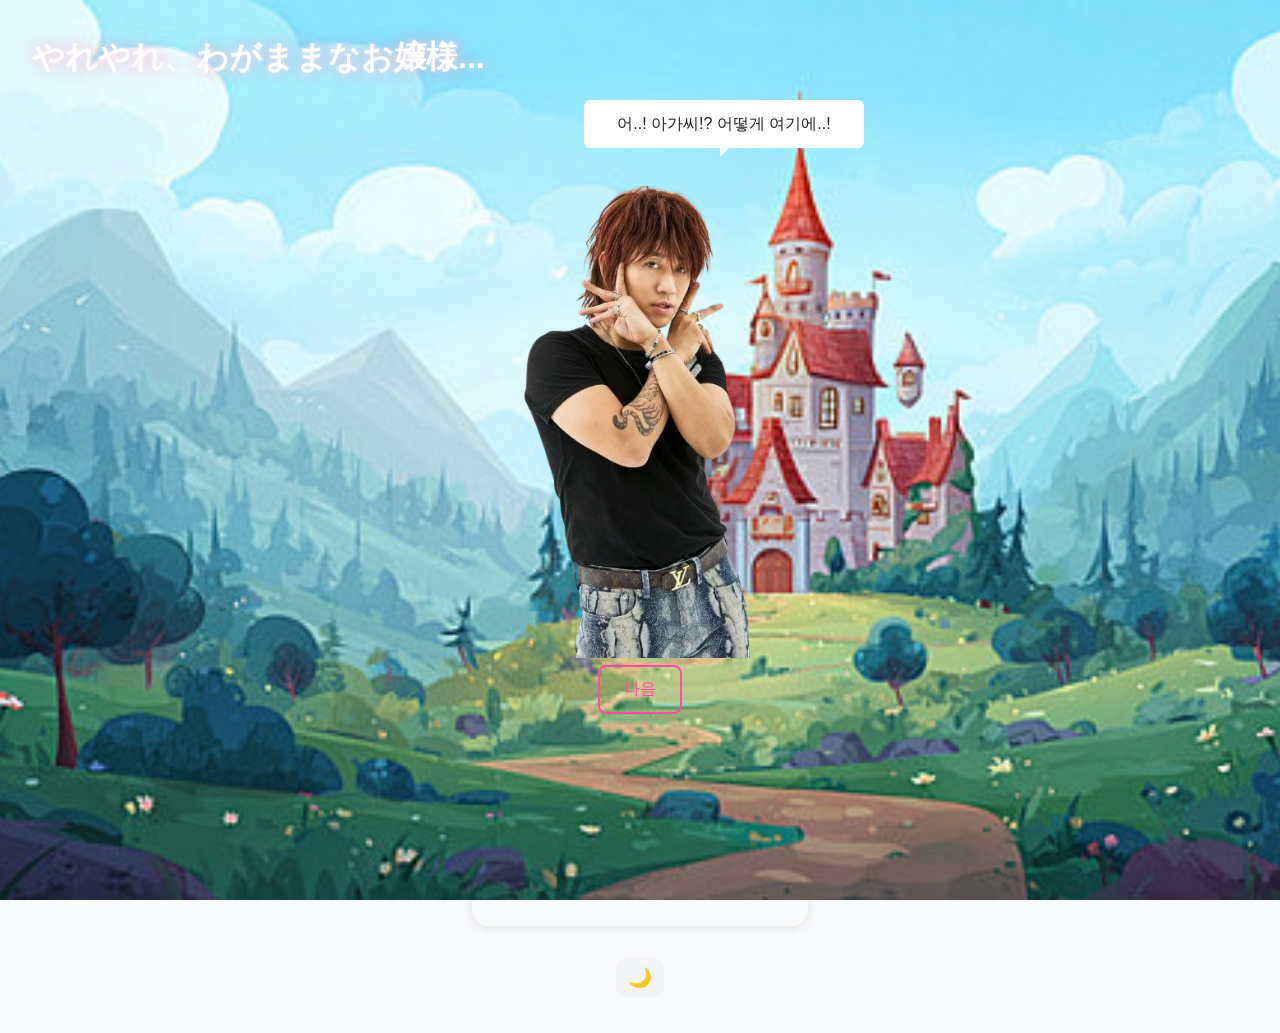
==== pages/admin.html @ 1bf6cd1a "feat : admin html 추가" ====
<!DOCTYPE html>
<html lang="ko">
<head>
    <meta charset="UTF-8">
    <meta name="viewport" content="width=device-width, initial-scale=1.0">
    <link rel="icon" type="image/x-icon" href="/favicon.ico">
    <title>admin - 관리자 사이트</title>
    <link rel="stylesheet" href="/css/style.css">
    <script src="https://cdn.portone.io/v2/browser-sdk.js"></script>
    <script src="/js/cookie-util.js"></script>
    <script src="/js/app-config.js"></script>
    <script src="/js/api-handler.js"></script>
    <script src="/js/api-validator.js"></script>
    <script src="/js/theme.js"></script>
    <script src="/js/portone-sdk.js"></script>
    <script src="/js/auth-check.js"></script>
</head>
<body>
<div class="main-container">
    <div class="content-area">
        <h1 style="font-size: 2rem; margin-bottom: 2rem;">📦 전체 주문 관리</h1>

        <!-- 주문 목록 -->
        <div class="card">
            <div class="card-header">전체 주문 목록</div>
            <div class="card-body">
                <div id="order-list-loading" style="text-align: center; padding: 2rem; color: var(--text-secondary);">
                    주문 목록을 불러오는 중...
                </div>
                <div id="order-list-container" style="display: none;">
                    <table style="width: 100%; border-collapse: collapse;">
                        <thead>
                        <tr style="border-bottom: 2px solid var(--border); text-align: left;">
                            <th style="padding: 0.75rem;">주문 번호</th>
                            <th style="padding: 0.75rem;">주문 ID</th>
                            <th style="padding: 0.75rem;">금액</th>
                            <th style="padding: 0.75rem;">포인트</th>
                            <th style="padding: 0.75rem;">상태</th>
                            <th style="padding: 0.75rem; text-align: center;">작업</th>
                        </tr>
                        </thead>
                        <tbody id="order-list-body">
                        <!-- 주문 목록이 여기에 렌더링됩니다 -->
                        </tbody>
                    </table>
                </div>
            </div>
        </div>
    </div>

    <div class="api-panel">
        <div class="panel-section">
            <h3 class="panel-title">📡 현재 엔드포인트</h3>
            <div id="current-endpoint" class="endpoint-badge">아직 요청 없음</div>
        </div>
        <div class="panel-section">
            <h3 class="panel-title">📤 요청</h3>
            <textarea id="request-body" class="api-textarea"></textarea>
        </div>
        <div class="panel-section">
            <h3 class="panel-title">📥 응답</h3>
            <pre id="response-output" class="response-box">요청 대기 중...</pre>
        </div>
    </div>
</div>

<script>
    // 현재 사용자 정보
    let currentUser = null;
    let orders = [];

    // API 목록 동적 생성
    async function populateApiList() {
        const apiListElement = document.getElementById('api-list-orders');
        if (!apiListElement) return;

        try {
            // config 로드 대기
            const config = await getConfig();
            const endpoints = config?.api?.endpoints;

            if (!endpoints) {
                apiListElement.innerHTML = '';
                return;
            }

            // orders.html에 필요한 API들
            const requiredApis = ['list-orders', 'create-payment', 'confirm-payment', 'cancel-payment'];
            const apiItems = [];

            requiredApis.forEach(apiKey => {
                const apiConfig = endpoints[apiKey];
                if (apiConfig && apiConfig.url) {
                    const method = apiConfig.method || 'GET';
                    const description = apiConfig.description || '';
                    apiItems.push(`<li><code>${method} ${apiConfig.url}</code> - ${description}</li>`);
                }
            });

            // API가 정의되어 있으면 표시, 없으면 빈 문자열
            apiListElement.innerHTML = apiItems.join('');
        } catch (error) {
            console.error('API 목록 로드 실패:', error);
            apiListElement.innerHTML = '';
        }
    }

    // 페이지 로드 시 초기화
    document.addEventListener('DOMContentLoaded', async () => {
        // API 목록 동적 생성 (비동기)
        populateApiList();


        await loadCurrentUser();
        await loadOrders();
    });

    // 사용자 정보 로드
    async function loadCurrentUser() {
        try {
            currentUser = await makeApiRequest('get-current-user', {
            });

            if (!validateApiResponse('get-current-user', currentUser)) {
                throw new Error('API 응답 형식이 올바르지 않습니다.');
            }
        } catch (error) {
            console.error('Failed to load user info:', error);
            currentUser = null;
        }
    }

    // 주문 목록 로드
    async function loadOrders() {
        const loadingEl = document.getElementById('order-list-loading');
        const containerEl = document.getElementById('order-list-container');
        const emptyEl = document.getElementById('order-list-empty');

        try {
            const result = await makeApiRequest('list-orders', {
            });

            // YML 스키마 기반 자동 검증
            if (!validateApiResponse('list-orders', result)) {
                throw new Error('API 응답 형식이 올바르지 않습니다.');
            }

            orders = result;
            loadingEl.style.display = 'none';

            if (orders.length === 0) {
                emptyEl.style.display = 'block';
            } else {
                containerEl.style.display = 'block';
                renderOrderList();
            }
        } catch (error) {
            console.error('Failed to load orders:', error);
            loadingEl.innerHTML = '<span style="color: var(--danger);">주문 목록을 불러오는데 실패했습니다.</span>';
        }
    }

    // 주문 목록 렌더링
    function renderOrderList() {
        const tbody = document.getElementById('order-list-body');
        tbody.innerHTML = '';

        orders.forEach(order => {
            const tr = document.createElement('tr');
            tr.style.borderBottom = '1px solid var(--border)';

            // 상태에 따른 스타일
            const statusStyle = getStatusStyle(order.status);

            // 포인트 정보 구성
            const usedPoints = order.usedPoints || 0;
            const earnedPoints = order.earnedPoints || 0;
            const finalAmount = order.finalAmount || order.totalAmount;

            let pointsDisplay = '';
            if (usedPoints > 0 || earnedPoints > 0) {
                pointsDisplay = '<div style="font-size: 0.875rem;">';
                if (usedPoints > 0) {
                    pointsDisplay += `<div style="color: var(--danger);">-${usedPoints.toLocaleString()}P</div>`;
                }
                if (earnedPoints > 0) {
                    pointsDisplay += `<div style="color: var(--success);">+${earnedPoints.toLocaleString()}P</div>`;
                }
                pointsDisplay += '</div>';
            } else {
                pointsDisplay = '<span style="color: var(--text-secondary); font-size: 0.875rem;">-</span>';
            }

            tr.innerHTML = `
                    <td style="padding: 0.75rem; font-weight: 600;">${order.orderNumber}</td>
                    <td style="padding: 0.75rem; font-family: monospace; font-size: 0.875rem; color: var(--text-secondary);">${order.orderId}</td>
                    <td style="padding: 0.75rem;">
                        <div style="font-weight: 600;">${order.totalAmount.toLocaleString()}원</div>
                        ${usedPoints > 0 ? `<div style="font-size: 0.75rem; color: var(--text-secondary);">실결제: ${finalAmount.toLocaleString()}원</div>` : ''}
                    </td>
                    <td style="padding: 0.75rem;">
                        ${pointsDisplay}
                    </td>
                    <td style="padding: 0.75rem;">
                        <span style="display: inline-block; padding: 0.25rem 0.75rem; border-radius: 4px; font-size: 0.875rem; font-weight: 500; ${statusStyle}">
                            ${getStatusText(order.status)}
                        </span>
                    </td>
                    <td style="padding: 0.75rem; text-align: center;">
                        ${getActionButton(order, finalAmount)}
                    </td>
                `;

            tbody.appendChild(tr);
        });
    }

    function getActionButton(order, finalAmount) {
        if (order.status === 'PAID') {
            return `
            <button class="btn btn-success" style="padding: 0.5rem 1rem; font-size: 0.875rem;" onclick="deliveryProcess('${order.orderId}')">
                🚚 배송 시작
            </button>
        `;
        }

        if (order.status === 'SHIPPED') {
            return `
            <button class="btn btn-success" style="padding: 0.5rem 1rem; font-size: 0.875rem;" onclick="deliveryProcess('${order.orderId}')">
                📦 배송 완료
            </button>
        `;
        }

        return `<span style="color: var(--text-secondary); font-size: 0.875rem;">-</span>`;
    }

    async function deliveryProcess(orderId){
        try {
            await makeApiRequest('process-delivery', {
                pathParams: orderId
            });

            showNotification('업데이트 성공!', 'success');
            await loadOrders();
        } catch (error) {
            showNotification('업데이트 실패!', 'success');
            console.error('Failed to confirm payment:', error);
        }
    }

    // 주문 결제하기
    async function payOrder(orderId, totalAmount) {
        if (!currentUser) {
            showNotification('⚠️ 사용자 정보를 먼저 로드해주세요', 'warning');
            return;
        }

        // 해당 주문 찾기
        const order = orders.find(o => o.orderId === orderId);
        if (!order) {
            showNotification('⚠️ 주문을 찾을 수 없습니다', 'error');
            return;
        }

        try {
            const paymentData = {
                orderId: orderId,
                orderName: `주문 ${order.orderNumber}`,  // 주문 번호로 표시
                totalAmount: totalAmount,
                currency: 'KRW',
                payMethod: 'CARD',
                customer: {
                    customerId: currentUser.customerUid,  // PortOne에 전달할 고객 UID
                    fullName: currentUser.name,
                    phoneNumber: currentUser.phone || '01012345678',  // KG 이니시스 필수
                    email: currentUser.email
                }
            };

            const result = await openPortOnePayment(paymentData);

            if (result.paymentId) {
                // 결제 완료 후 모드 B에 자동 입력
                document.getElementById('manual-payment-id').value = result.paymentId;

                showNotification('💳 결제 완료! 아래에서 결제 확정/취소를 테스트할 수 있습니다.', 'success');

                // 주문 목록 새로고침
                await loadOrders();
            }
        } catch (error) {
            console.error('Payment failed:', error);
        }
    }

    // 모드 B: 수동 결제 확정
    async function manualConfirmPayment() {
        const paymentId = document.getElementById('manual-payment-id').value.trim();

        if (!paymentId) {
            showNotification('⚠️ 결제 ID를 입력해주세요', 'warning');
            return;
        }

        try {
            await confirmPaymentTemplate(paymentId);
            await loadOrders(); // 주문 목록 새로고침
        } catch (error) {
            console.error('Failed to confirm payment:', error);
        }
    }

    // 모드 B: 수동 결제 취소
    async function manualCancelPayment() {
        const paymentId = document.getElementById('manual-payment-id').value.trim();

        if (!paymentId) {
            showNotification('⚠️ 결제 ID를 입력해주세요', 'warning');
            return;
        }

        if (!confirm('정말 이 결제를 취소하시겠습니까?')) {
            return;
        }

        try {
            await cancelPaymentTemplate(paymentId, 'Customer request');
            await loadOrders(); // 주문 목록 새로고침
        } catch (error) {
            console.error('Failed to cancel payment:', error);
        }
    }

    // 상태 스타일 반환
    function getStatusStyle(status) {
        const styles = {
            'PENDING': 'background: #FEF3C7; color: #92400E;',
            'PAID': 'background: #D1FAE5; color: #065F46;',
            'CANCELLED': 'background: #FEE2E2; color: #991B1B;',
            'SHIPPED': 'background: #DBEAFE; color: #1E40AF;',
            'DELIVERED': 'background: #E0E7FF; color: #3730A3;',
            'PURCHASE_CONFIRMED': 'background: #E0E7FF; color: #3730A3;'
        };
        return styles[status] || 'background: #F3F4F6; color: #374151;';
    }

    // 상태 텍스트 반환
    function getStatusText(status) {
        const texts = {
            'PENDING': '결제 대기',
            'PAID': '결제 완료',
            'CANCELLED': '취소됨',
            'SHIPPED': '배송중',
            'DELIVERED': '배송 완료',
            'PURCHASE_CONFIRMED': '구매 확정(포인트 지급 완료)'
        };
        return texts[status] || status;
    }
</script>
</body>
</html>
---- css/style.css ----
/* Modern Commerce Demo UI - Responsive 2-Column Layout */

:root {
    /* Light Mode Colors */
    --primary: #4f46e5;
    --primary-dark: #4338ca;
    --secondary: #06b6d4;
    --success: #10b981;
    --warning: #f59e0b;
    --danger: #ef4444;
    --bg-primary: #ffffff;
    --bg-secondary: #f9fafb;
    --bg-tertiary: #f3f4f6;
    --text-primary: #111827;
    --text-secondary: #6b7280;
    --border: #e5e7eb;
    --shadow: rgba(0, 0, 0, 0.1);
    --shadow-lg: rgba(0, 0, 0, 0.15);

    /* Spacing */
    --spacing-xs: 0.5rem;
    --spacing-sm: 1rem;
    --spacing-md: 1.5rem;
    --spacing-lg: 2rem;
    --spacing-xl: 3rem;

    /* Border Radius */
    --radius-sm: 0.5rem;
    --radius-md: 0.75rem;
    --radius-lg: 1rem;
    --radius-xl: 1.5rem;
}

[data-theme="dark"] {
    --primary: #6366f1;
    --primary-dark: #4f46e5;
    --secondary: #22d3ee;
    --success: #34d399;
    --warning: #fbbf24;
    --danger: #f87171;
    --bg-primary: #111827;
    --bg-secondary: #1f2937;
    --bg-tertiary: #374151;
    --text-primary: #f9fafb;
    --text-secondary: #9ca3af;
    --border: #374151;
    --shadow: rgba(0, 0, 0, 0.3);
    --shadow-lg: rgba(0, 0, 0, 0.5);
}

* {
    margin: 0;
    padding: 0;
    box-sizing: border-box;
}

body {
    font-family: 'Inter', -apple-system, BlinkMacSystemFont, 'Segoe UI', 'Roboto', sans-serif;
    background: var(--bg-secondary);
    color: var(--text-primary);
    line-height: 1.6;
    transition: background-color 0.3s, color 0.3s;
}

/* Navbar */
.navbar {
    background: var(--bg-primary);
    border-bottom: 1px solid var(--border);
    position: sticky;
    top: 0;
    z-index: 1000;
    box-shadow: 0 2px 10px var(--shadow);
}

.navbar-container {
    max-width: 1400px;
    margin: 0 auto;
    padding: var(--spacing-sm) var(--spacing-md);
    display: flex;
    justify-content: space-between;
    align-items: center;
    gap: var(--spacing-md);
}

.navbar-brand {
    font-size: 1.5rem;
    font-weight: 700;
    color: var(--primary);
    text-decoration: none;
    display: flex;
    align-items: center;
    gap: 0.5rem;
}

.navbar-nav {
    display: flex;
    gap: var(--spacing-sm);
    list-style: none;
    flex-wrap: wrap;
}

.nav-link {
    padding: 0.5rem 1rem;
    color: var(--text-secondary);
    text-decoration: none;
    border-radius: var(--radius-md);
    transition: all 0.2s;
    font-weight: 500;
}

.nav-link:hover, .nav-link.active {
    background: var(--bg-tertiary);
    color: var(--text-primary);
}

.navbar-actions {
    display: flex;
    gap: var(--spacing-sm);
    align-items: center;
}

.theme-toggle {
    background: var(--bg-tertiary);
    border: none;
    padding: 0.5rem 0.75rem;
    border-radius: var(--radius-md);
    cursor: pointer;
    font-size: 1.2rem;
    transition: all 0.2s;
}

.theme-toggle:hover {
    transform: scale(1.1);
}

/* Config Badge */
.config-badge-container {
    display: flex;
    flex-direction: column;
    gap: 0.25rem;
    align-items: flex-end;
}

.config-badge {
    display: inline-flex;
    align-items: center;
    gap: 0.5rem;
    background: var(--primary);
    color: white;
    padding: 0.25rem 0.75rem;
    border-radius: var(--radius-lg);
    font-size: 0.75rem;
    font-weight: 500;
    white-space: nowrap;
}

/* Main Layout - 2 Column */
.main-container {
    max-width: 1600px;
    margin: 0 auto;
    padding: var(--spacing-lg);
    display: grid;
    grid-template-columns: 1fr 400px;
    gap: var(--spacing-lg);
}

/* Responsive Navbar */
@media (max-width: 1400px) {
    .navbar-container {
        padding: var(--spacing-sm);
    }

    .navbar-nav {
        gap: 0.5rem;
    }

    .nav-link {
        padding: 0.5rem 0.75rem;
        font-size: 0.875rem;
    }

    .navbar-brand {
        font-size: 1.25rem;
    }

    .config-badge {
        font-size: 0.75rem;
        padding: 0.25rem 0.5rem;
    }
}

@media (max-width: 1200px) {
    .main-container {
        grid-template-columns: 1fr;
    }

    .api-panel {
        position: sticky;
        top: 80px;
        max-height: calc(100vh - 100px);
    }

    .navbar-nav {
        gap: 0.25rem;
    }

    .nav-link {
        padding: 0.5rem 0.6rem;
        font-size: 0.8rem;
    }
}

@media (max-width: 1024px) {
    .navbar-container {
        flex-wrap: wrap;
    }

    .navbar-nav {
        order: 3;
        width: 100%;
        justify-content: center;
        margin-top: 0.5rem;
        padding-top: 0.5rem;
        border-top: 1px solid var(--border);
    }

    .navbar-actions {
        order: 2;
    }
}

/* Content Area */
.content-area {
    background: var(--bg-primary);
    padding: var(--spacing-lg);
    border-radius: var(--radius-xl);
    box-shadow: 0 4px 20px var(--shadow);
}

/* API Panel (Right Side) */
.api-panel {
    background: var(--bg-primary);
    border-radius: var(--radius-xl);
    box-shadow: 0 4px 20px var(--shadow);
    padding: var(--spacing-lg);
    display: flex;
    flex-direction: column;
    gap: var(--spacing-md);
    position: sticky;
    top: 80px;
    max-height: calc(100vh - 100px);
    overflow-y: auto;
}

.panel-section {
    display: flex;
    flex-direction: column;
    gap: var(--spacing-sm);
}

.panel-title {
    font-size: 1rem;
    font-weight: 600;
    color: var(--text-primary);
    display: flex;
    align-items: center;
    gap: 0.5rem;
}

.endpoint-badge {
    background: var(--bg-tertiary);
    padding: 0.5rem;
    border-radius: var(--radius-sm);
    font-family: 'Courier New', monospace;
    font-size: 0.875rem;
    color: var(--secondary);
    word-break: break-all;
}

.api-textarea {
    width: 100%;
    min-height: 150px;
    padding: var(--spacing-sm);
    border: 1px solid var(--border);
    border-radius: var(--radius-md);
    background: var(--bg-secondary);
    color: var(--text-primary);
    font-family: 'Courier New', monospace;
    font-size: 0.875rem;
    resize: vertical;
}

.response-box {
    background: var(--bg-secondary);
    padding: var(--spacing-sm);
    border-radius: var(--radius-md);
    min-height: 200px;
    max-height: 400px;
    overflow-y: auto;
    font-family: 'Courier New', monospace;
    font-size: 0.875rem;
    white-space: pre-wrap;
    word-break: break-all;
}

.response-success {
    color: var(--success);
}

.response-error {
    color: var(--danger);
}

/* Cards */
.card {
    background: var(--bg-secondary);
    padding: var(--spacing-lg);
    border-radius: var(--radius-lg);
    box-shadow: 0 2px 10px var(--shadow);
    transition: transform 0.2s, box-shadow 0.2s;
}

.card:hover {
    transform: translateY(-2px);
    box-shadow: 0 4px 20px var(--shadow-lg);
}

.card-grid {
    display: grid;
    grid-template-columns: repeat(auto-fill, minmax(300px, 1fr));
    gap: var(--spacing-lg);
    margin: var(--spacing-lg) 0;
}

.card-header {
    font-size: 1.5rem;
    font-weight: 700;
    margin-bottom: var(--spacing-sm);
    color: var(--text-primary);
}

.card-subtitle {
    font-size: 1rem;
    color: var(--text-secondary);
    margin-bottom: var(--spacing-md);
}

.card-body {
    display: flex;
    flex-direction: column;
    gap: var(--spacing-sm);
}

/* Buttons */
.btn {
    padding: 0.75rem 1.5rem;
    border: none;
    border-radius: var(--radius-md);
    font-weight: 600;
    cursor: pointer;
    transition: all 0.2s;
    display: inline-flex;
    align-items: center;
    gap: 0.5rem;
    justify-content: center;
    text-decoration: none;
    font-size: 1rem;
}

.btn:disabled {
    opacity: 0.5;
    cursor: not-allowed;
}

.btn-primary {
    background: var(--primary);
    color: white;
}

.btn-primary:hover:not(:disabled) {
    background: var(--primary-dark);
    transform: translateY(-1px);
    box-shadow: 0 4px 12px var(--shadow-lg);
}

.btn-secondary {
    background: var(--secondary);
    color: white;
}

.btn-secondary:hover:not(:disabled) {
    opacity: 0.9;
    transform: translateY(-1px);
}

.btn-success {
    background: var(--success);
    color: white;
}

.btn-success:hover:not(:disabled) {
    opacity: 0.9;
    transform: translateY(-1px);
}

.btn-danger {
    background: var(--danger);
    color: white;
}

.btn-danger:hover:not(:disabled) {
    opacity: 0.9;
    transform: translateY(-1px);
}

.btn-outline {
    background: transparent;
    border: 2px solid var(--primary);
    color: var(--primary);
}

.btn-outline:hover:not(:disabled) {
    background: var(--primary);
    color: white;
}

.btn-group {
    display: flex;
    gap: var(--spacing-sm);
    flex-wrap: wrap;
}

/* Form Elements */
.form-group {
    display: flex;
    flex-direction: column;
    gap: 0.5rem;
    margin-bottom: var(--spacing-md);
}

.form-label {
    font-weight: 600;
    color: var(--text-primary);
}

.form-input, .form-select {
    padding: 0.75rem;
    border: 1px solid var(--border);
    border-radius: var(--radius-md);
    background: var(--bg-secondary);
    color: var(--text-primary);
    font-size: 1rem;
    transition: border-color 0.2s;
}

.form-input:focus, .form-select:focus {
    outline: none;
    border-color: var(--primary);
}

/* Product/Plan Cards */
.product-card, .plan-card {
    background: var(--bg-primary);
    padding: var(--spacing-lg);
    border-radius: var(--radius-lg);
    border: 2px solid var(--border);
    transition: all 0.2s;
}

.product-card:hover, .plan-card:hover {
    border-color: var(--primary);
    transform: translateY(-4px);
    box-shadow: 0 8px 30px var(--shadow-lg);
}

.product-image {
    width: 100%;
    height: 200px;
    background: var(--bg-tertiary);
    border-radius: var(--radius-md);
    display: flex;
    align-items: center;
    justify-content: center;
    font-size: 4rem;
    margin-bottom: var(--spacing-md);
}

.price {
    font-size: 2rem;
    font-weight: 700;
    color: var(--primary);
    margin: var(--spacing-sm) 0;
}

.quantity-control {
    display: flex;
    align-items: center;
    gap: var(--spacing-sm);
    margin: var(--spacing-sm) 0;
}

.quantity-btn {
    width: 36px;
    height: 36px;
    border: none;
    background: var(--bg-tertiary);
    border-radius: var(--radius-sm);
    cursor: pointer;
    font-size: 1.2rem;
    transition: all 0.2s;
}

.quantity-btn:hover {
    background: var(--primary);
    color: white;
}

.quantity-input {
    width: 60px;
    text-align: center;
    padding: 0.5rem;
    border: 1px solid var(--border);
    border-radius: var(--radius-sm);
    background: var(--bg-secondary);
    color: var(--text-primary);
}

/* Features List */
.features-list {
    list-style: none;
    display: flex;
    flex-direction: column;
    gap: var(--spacing-sm);
}

.feature-item {
    display: flex;
    align-items: center;
    gap: 0.5rem;
    color: var(--text-secondary);
}

.feature-item::before {
    content: "✓";
    color: var(--success);
    font-weight: bold;
    font-size: 1.2rem;
}

/* Loading Skeleton */
.skeleton {
    background: linear-gradient(90deg, var(--bg-tertiary) 25%, var(--bg-secondary) 50%, var(--bg-tertiary) 75%);
    background-size: 200% 100%;
    animation: loading 1.5s infinite;
    border-radius: var(--radius-md);
}

@keyframes loading {
    0% { background-position: 200% 0; }
    100% { background-position: -200% 0; }
}

/* Alerts */
.alert {
    padding: var(--spacing-md);
    border-radius: var(--radius-md);
    margin-bottom: var(--spacing-md);
}

.alert-info {
    background: rgba(6, 182, 212, 0.1);
    border: 1px solid var(--secondary);
    color: var(--secondary);
}

.alert-success {
    background: rgba(16, 185, 129, 0.1);
    border: 1px solid var(--success);
    color: var(--success);
}

.alert-warning {
    background: rgba(245, 158, 11, 0.1);
    border: 1px solid var(--warning);
    color: var(--warning);
}

.alert-danger {
    background: rgba(239, 68, 68, 0.1);
    border: 1px solid var(--danger);
    color: var(--danger);
}

/* Code Block */
.code-block {
    background: var(--bg-secondary);
    padding: var(--spacing-md);
    border-radius: var(--radius-md);
    overflow-x: auto;
    font-family: 'Courier New', monospace;
    font-size: 0.875rem;
    border: 1px solid var(--border);
}

/* Utility Classes */
.text-center { text-align: center; }
.text-right { text-align: right; }
.mt-1 { margin-top: var(--spacing-sm); }
.mt-2 { margin-top: var(--spacing-md); }
.mt-3 { margin-top: var(--spacing-lg); }
.mb-1 { margin-bottom: var(--spacing-sm); }
.mb-2 { margin-bottom: var(--spacing-md); }
.mb-3 { margin-bottom: var(--spacing-lg); }
.p-1 { padding: var(--spacing-sm); }
.p-2 { padding: var(--spacing-md); }
.p-3 { padding: var(--spacing-lg); }

/* Scrollbar Styling */
::-webkit-scrollbar {
    width: 8px;
    height: 8px;
}

::-webkit-scrollbar-track {
    background: var(--bg-tertiary);
}

::-webkit-scrollbar-thumb {
    background: var(--border);
    border-radius: 4px;
}

::-webkit-scrollbar-thumb:hover {
    background: var(--text-secondary);
}

/* Cart Summary */
.cart-summary {
    background: var(--bg-primary);
    padding: var(--spacing-lg);
    border-radius: var(--radius-lg);
    border: 2px solid var(--primary);
    position: sticky;
    top: 80px;
}

.cart-item {
    display: flex;
    justify-content: space-between;
    padding: var(--spacing-sm) 0;
    border-bottom: 1px solid var(--border);
}

.cart-total {
    display: flex;
    justify-content: space-between;
    font-size: 1.5rem;
    font-weight: 700;
    margin-top: var(--spacing-md);
    color: var(--primary);
}
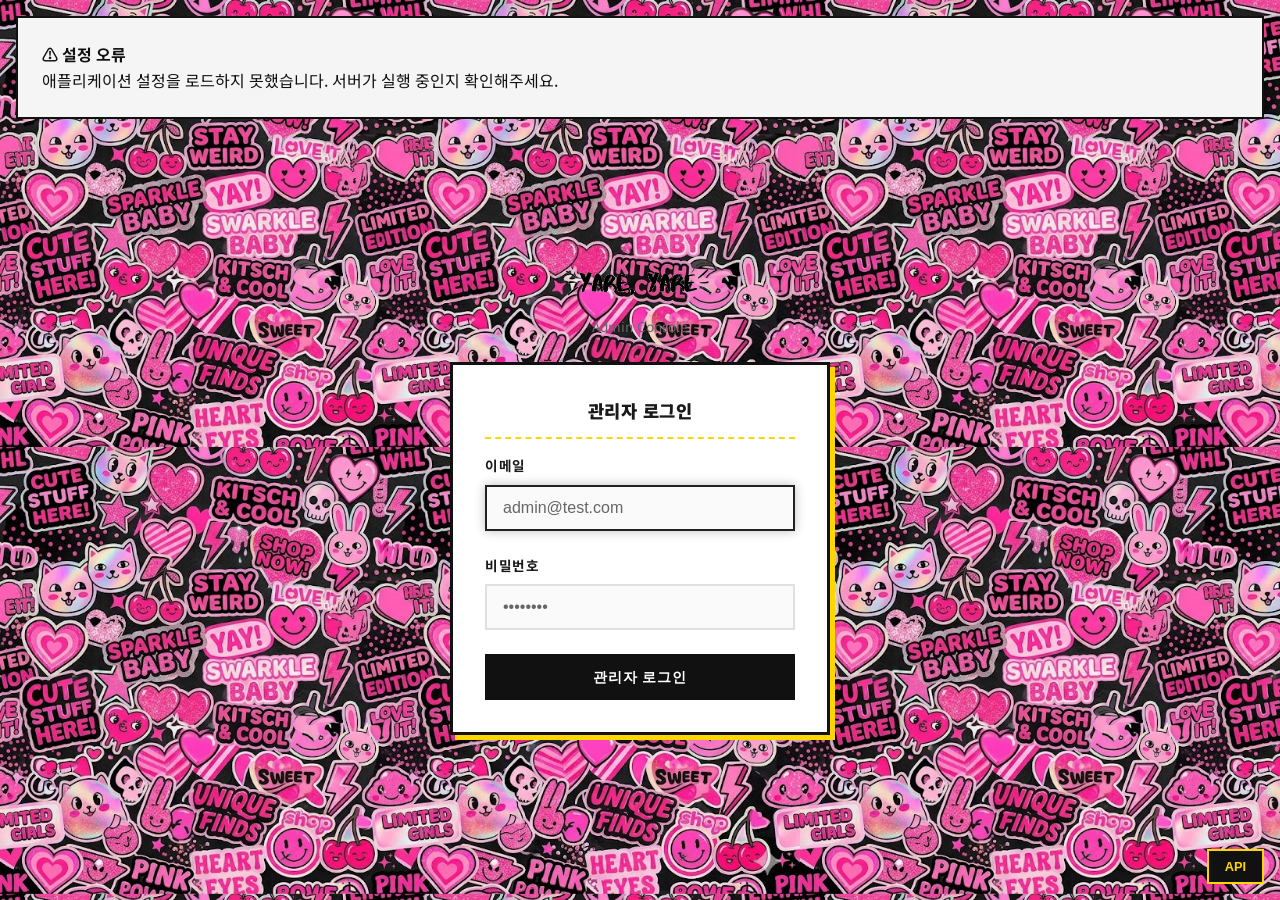
==== commit 097873e6: "feat : UI 전면수정" ====
--- a/pages/admin.html
+++ b/pages/admin.html
@@ -4,7 +4,7 @@
     <meta charset="UTF-8">
     <meta name="viewport" content="width=device-width, initial-scale=1.0">
     <link rel="icon" type="image/x-icon" href="/favicon.ico">
-    <title>admin - 관리자 사이트</title>
+    <title>Admin - YARE, YARE</title>
     <link rel="stylesheet" href="/css/style.css">
     <script src="https://cdn.portone.io/v2/browser-sdk.js"></script>
     <script src="/js/cookie-util.js"></script>
@@ -13,139 +13,312 @@
     <script src="/js/api-validator.js"></script>
     <script src="/js/theme.js"></script>
     <script src="/js/portone-sdk.js"></script>
-    <script src="/js/auth-check.js"></script>
+    <style>
+        .admin-wrap { max-width: 1100px; margin: 0 auto; padding: 2rem 1rem; background: #fff; min-height: 100vh; }
+        .admin-header { text-align: center; margin-bottom: 2rem; }
+        .admin-header h1 { font-size: 1.8rem; font-weight: 900; }
+        .admin-header p { color: var(--text-secondary); font-size: 0.9rem; margin-top: 0.25rem; }
+
+        /* 로그인 화면 */
+        .admin-login-wrap { min-height: 80vh; display: flex; align-items: center; justify-content: center; }
+        .admin-login-card { width: 100%; max-width: 380px; }
+        .admin-login-card .card-header { text-align: center; font-size: 1.1rem; border-bottom: 2px dashed #FFD700; padding-bottom: 0.75rem; }
+
+        /* 탭 */
+        .admin-tabs { display: flex; gap: 0; border-bottom: 3px solid #111; margin-bottom: 1.5rem; }
+        .admin-tab {
+            padding: 0.7rem 1.5rem; cursor: pointer; font-weight: 700; font-size: 0.9rem;
+            background: #f5f5f5; border: 2px solid #e0e0e0; border-bottom: none;
+            color: var(--text-secondary); transition: all 0.15s;
+        }
+        .admin-tab:hover { background: #eee; }
+        .admin-tab.active { background: #111; color: #FFD700; border-color: #111; }
+        .admin-panel { display: none; }
+        .admin-panel.active { display: block; }
+
+        /* 테이블 */
+        .admin-table { width: 100%; border-collapse: collapse; font-size: 0.9rem; }
+        .admin-table th { padding: 0.75rem; text-align: left; border-bottom: 2px solid #111; font-weight: 700; background: #fafafa; }
+        .admin-table td { padding: 0.75rem; border-bottom: 1px solid var(--border); }
+        .admin-table tr:hover td { background: #fdf5f9; }
+
+        /* 상태 뱃지 */
+        .status-badge { display: inline-block; padding: 0.2rem 0.6rem; border-radius: 3px; font-size: 0.8rem; font-weight: 600; }
+
+        /* 카드 그리드 */
+        .membership-grid { display: grid; grid-template-columns: repeat(auto-fit, minmax(280px, 1fr)); gap: 1rem; }
+        .membership-card {
+            border: 2px solid #e0e0e0; padding: 1.5rem; text-align: center; transition: all 0.2s;
+        }
+        .membership-card:hover { border-color: #FFD700; box-shadow: 4px 4px 0 #111; }
+        .membership-card .grade-name { font-size: 1.3rem; font-weight: 900; margin-bottom: 0.5rem; }
+        .membership-card .grade-rate { font-size: 2rem; font-weight: 900; color: #e75480; }
+        .membership-card .grade-threshold { color: var(--text-secondary); font-size: 0.85rem; margin-top: 0.5rem; }
+
+        /* 업로드 폼 */
+        .upload-area {
+            border: 3px dashed #e0e0e0; padding: 2rem; text-align: center;
+            cursor: pointer; transition: border-color 0.2s;
+        }
+        .upload-area:hover { border-color: #FFD700; }
+        .upload-area.dragover { border-color: #e75480; background: #fff0f5; }
+        .upload-preview { display: flex; flex-wrap: wrap; gap: 0.75rem; margin-top: 1rem; }
+        .upload-preview-item {
+            position: relative; width: 100px; height: 100px; border: 2px solid #e0e0e0;
+            overflow: hidden;
+        }
+        .upload-preview-item img { width: 100%; height: 100%; object-fit: cover; }
+        .upload-preview-item .remove-btn {
+            position: absolute; top: 2px; right: 2px; background: #111; color: #FFD700;
+            border: none; width: 20px; height: 20px; cursor: pointer; font-size: 0.7rem;
+            display: flex; align-items: center; justify-content: center;
+        }
+        .upload-preview-item .thumb-badge {
+            position: absolute; bottom: 0; left: 0; right: 0; background: #FFD700; color: #111;
+            font-size: 0.65rem; font-weight: 700; text-align: center; padding: 1px 0;
+        }
+
+        /* 포인트 이력 */
+        .point-type { font-weight: 700; }
+        .point-type.earn { color: #e75480; }
+        .point-type.use { color: #111; }
+
+        /* API 패널 */
+        .api-panel-mini {
+            position: fixed; bottom: 1rem; right: 1rem; width: 350px; max-height: 300px;
+            background: #111; color: #ccc; border: 2px solid #FFD700; z-index: 100;
+            font-size: 0.75rem; overflow: hidden; display: none;
+        }
+        .api-panel-mini.open { display: block; }
+        .api-panel-mini pre { padding: 0.75rem; overflow: auto; max-height: 250px; margin: 0; white-space: pre-wrap; }
+        .api-panel-toggle {
+            position: fixed; bottom: 1rem; right: 1rem; background: #111; color: #FFD700;
+            border: 2px solid #FFD700; padding: 0.5rem 1rem; cursor: pointer; z-index: 101;
+            font-weight: 700; font-size: 0.8rem;
+        }
+    </style>
 </head>
 <body>
-<div class="main-container">
-    <div class="content-area">
-        <h1 style="font-size: 2rem; margin-bottom: 2rem;">📦 전체 주문 관리</h1>
-
-        <!-- 주문 목록 -->
-        <div class="card">
-            <div class="card-header">전체 주문 목록</div>
+
+<!-- 관리자 로그인 화면 -->
+<div id="admin-login-screen" class="admin-login-wrap">
+    <div class="admin-login-card">
+        <div style="text-align: center; margin-bottom: 1.5rem;">
+            <img src="/images/logo.png" alt="YARE, YARE" style="height: 50px;">
+            <p style="color: var(--text-secondary); font-size: 0.85rem; margin-top: 0.25rem;">Admin Console</p>
+        </div>
+        <div class="card" style="border: 3px solid #111; box-shadow: 5px 5px 0 #FFD700;">
+            <div class="card-header admin-login-card" style="text-align:center; font-size:1.1rem; border-bottom:2px dashed #FFD700; padding-bottom:0.75rem;">관리자 로그인</div>
             <div class="card-body">
-                <div id="order-list-loading" style="text-align: center; padding: 2rem; color: var(--text-secondary);">
-                    주문 목록을 불러오는 중...
+                <div id="admin-login-error" class="alert alert-danger" style="display:none; margin-bottom:1rem;">
+                    <span id="admin-login-error-text"></span>
                 </div>
-                <div id="order-list-container" style="display: none;">
-                    <table style="width: 100%; border-collapse: collapse;">
-                        <thead>
-                        <tr style="border-bottom: 2px solid var(--border); text-align: left;">
-                            <th style="padding: 0.75rem;">주문 번호</th>
-                            <th style="padding: 0.75rem;">주문 ID</th>
-                            <th style="padding: 0.75rem;">금액</th>
-                            <th style="padding: 0.75rem;">포인트</th>
-                            <th style="padding: 0.75rem;">상태</th>
-                            <th style="padding: 0.75rem; text-align: center;">작업</th>
-                        </tr>
-                        </thead>
-                        <tbody id="order-list-body">
-                        <!-- 주문 목록이 여기에 렌더링됩니다 -->
-                        </tbody>
-                    </table>
+                <form onsubmit="handleAdminLogin(event)">
+                    <div class="form-group">
+                        <label class="form-label">이메일</label>
+                        <input type="email" id="admin-email" class="form-input" placeholder="admin@test.com" required autofocus>
+                    </div>
+                    <div class="form-group">
+                        <label class="form-label">비밀번호</label>
+                        <input type="password" id="admin-password" class="form-input" placeholder="••••••••" required>
+                    </div>
+                    <button type="submit" class="btn btn-primary" style="width:100%; background:#111; border-color:#111;">관리자 로그인</button>
+                </form>
+            </div>
+        </div>
+    </div>
+</div>
+
+<!-- 관리자 대시보드 -->
+<div id="admin-dashboard" class="admin-wrap" style="display:none;">
+    <div class="admin-header">
+        <h1>YARE YARE Admin</h1>
+        <p>관리자 대시보드</p>
+    </div>
+
+    <!-- 탭 네비게이션 -->
+    <div class="admin-tabs">
+        <div class="admin-tab active" onclick="switchTab('orders')">주문 관리</div>
+        <div class="admin-tab" onclick="switchTab('membership')">멤버십 정책</div>
+        <div class="admin-tab" onclick="switchTab('images')">상품 이미지</div>
+        <div class="admin-tab" onclick="switchTab('points')">포인트 이력</div>
+    </div>
+
+    <!-- 1. 주문 관리 -->
+    <div id="panel-orders" class="admin-panel active">
+        <div id="order-list-loading" style="text-align:center; padding:2rem; color:var(--text-secondary);">
+            주문 목록을 불러오는 중...
+        </div>
+        <div id="order-list-empty" style="display:none; text-align:center; padding:2rem; color:var(--text-secondary);">
+            주문이 없습니다.
+        </div>
+        <div id="order-list-container" style="display:none;">
+            <table class="admin-table">
+                <thead>
+                <tr>
+                    <th>주문 번호</th>
+                    <th>주문 ID</th>
+                    <th>금액</th>
+                    <th>포인트</th>
+                    <th>상태</th>
+                    <th style="text-align:center;">작업</th>
+                </tr>
+                </thead>
+                <tbody id="order-list-body"></tbody>
+            </table>
+        </div>
+    </div>
+
+    <!-- 2. 멤버십 정책 -->
+    <div id="panel-membership" class="admin-panel">
+        <div id="membership-loading" style="text-align:center; padding:2rem; color:var(--text-secondary);">
+            멤버십 정책을 불러오는 중...
+        </div>
+        <div id="membership-container" style="display:none;">
+            <div id="membership-grid" class="membership-grid"></div>
+        </div>
+    </div>
+
+    <!-- 3. 상품 이미지 업로드 -->
+    <div id="panel-images" class="admin-panel">
+        <div class="card" style="border:2px solid #111;">
+            <div class="card-header">상품 이미지 업로드</div>
+            <div class="card-body">
+                <div class="form-group">
+                    <label class="form-label">상품 ID</label>
+                    <input type="text" id="upload-product-id" class="form-input" placeholder="상품 ID 입력">
                 </div>
+                <div class="upload-area" id="upload-dropzone" onclick="document.getElementById('upload-files').click()">
+                    <p style="font-size:1.2rem; margin-bottom:0.5rem;">클릭 또는 드래그하여 이미지 업로드</p>
+                    <p style="color:var(--text-secondary); font-size:0.85rem;">첫 번째 이미지가 썸네일로 설정됩니다</p>
+                    <input type="file" id="upload-files" multiple accept="image/*" style="display:none;" onchange="handleFileSelect(event)">
+                </div>
+                <div id="upload-preview" class="upload-preview"></div>
+                <button class="btn btn-primary" style="width:100%; margin-top:1rem; background:#111; border-color:#111;" onclick="uploadImages()">업로드</button>
             </div>
         </div>
     </div>
 
-    <div class="api-panel">
-        <div class="panel-section">
-            <h3 class="panel-title">📡 현재 엔드포인트</h3>
-            <div id="current-endpoint" class="endpoint-badge">아직 요청 없음</div>
-        </div>
-        <div class="panel-section">
-            <h3 class="panel-title">📤 요청</h3>
-            <textarea id="request-body" class="api-textarea"></textarea>
-        </div>
-        <div class="panel-section">
-            <h3 class="panel-title">📥 응답</h3>
-            <pre id="response-output" class="response-box">요청 대기 중...</pre>
+    <!-- 4. 포인트 이력 -->
+    <div id="panel-points" class="admin-panel">
+        <div id="points-loading" style="text-align:center; padding:2rem; color:var(--text-secondary);">
+            포인트 이력을 불러오는 중...
+        </div>
+        <div id="points-container" style="display:none;">
+            <table class="admin-table">
+                <thead>
+                <tr>
+                    <th>거래 ID</th>
+                    <th>유형</th>
+                    <th>포인트</th>
+                    <th>만료일</th>
+                    <th>생성일</th>
+                </tr>
+                </thead>
+                <tbody id="points-list-body"></tbody>
+            </table>
+        </div>
+        <div id="points-empty" style="display:none; text-align:center; padding:2rem; color:var(--text-secondary);">
+            포인트 이력이 없습니다.
         </div>
     </div>
 </div>
 
+<!-- API 응답 미니 패널 -->
+<button class="api-panel-toggle" onclick="toggleApiPanel()">API</button>
+<div id="api-mini-panel" class="api-panel-mini">
+    <div style="padding:0.4rem 0.75rem; background:#222; display:flex; justify-content:space-between; align-items:center;">
+        <span style="color:#FFD700; font-weight:700;">API Response</span>
+        <span id="current-endpoint" style="color:#888;"></span>
+    </div>
+    <pre id="response-output" style="color:#ccc;">요청 대기 중...</pre>
+</div>
+<!-- hidden elements for api-handler compatibility -->
+<textarea id="request-body" style="display:none;"></textarea>
+
 <script>
-    // 현재 사용자 정보
     let currentUser = null;
     let orders = [];
-
-    // API 목록 동적 생성
-    async function populateApiList() {
-        const apiListElement = document.getElementById('api-list-orders');
-        if (!apiListElement) return;
-
-        try {
-            // config 로드 대기
+    let uploadFiles = [];
+
+    // ── 관리자 로그인 ──
+    async function handleAdminLogin(e) {
+        e.preventDefault();
+        const email = document.getElementById('admin-email').value;
+        const password = document.getElementById('admin-password').value;
+        const errorEl = document.getElementById('admin-login-error');
+        const errorText = document.getElementById('admin-login-error-text');
+        errorEl.style.display = 'none';
+
+        try {
             const config = await getConfig();
-            const endpoints = config?.api?.endpoints;
-
-            if (!endpoints) {
-                apiListElement.innerHTML = '';
-                return;
+            const baseUrl = config.api.baseUrl;
+            const res = await fetch(baseUrl + '/api/auth/admin/login', {
+                method: 'POST',
+                headers: { 'Content-Type': 'application/json' },
+                credentials: 'include',
+                body: JSON.stringify({ email, password })
+            });
+
+            if (!res.ok) {
+                const data = await res.json().catch(() => ({}));
+                throw new Error(data.message || '로그인 실패');
             }
 
-            // orders.html에 필요한 API들
-            const requiredApis = ['list-orders', 'create-payment', 'confirm-payment', 'cancel-payment'];
-            const apiItems = [];
-
-            requiredApis.forEach(apiKey => {
-                const apiConfig = endpoints[apiKey];
-                if (apiConfig && apiConfig.url) {
-                    const method = apiConfig.method || 'GET';
-                    const description = apiConfig.description || '';
-                    apiItems.push(`<li><code>${method} ${apiConfig.url}</code> - ${description}</li>`);
-                }
-            });
-
-            // API가 정의되어 있으면 표시, 없으면 빈 문자열
-            apiListElement.innerHTML = apiItems.join('');
-        } catch (error) {
-            console.error('API 목록 로드 실패:', error);
-            apiListElement.innerHTML = '';
-        }
-    }
-
-    // 페이지 로드 시 초기화
-    document.addEventListener('DOMContentLoaded', async () => {
-        // API 목록 동적 생성 (비동기)
-        populateApiList();
-
-
-        await loadCurrentUser();
-        await loadOrders();
-    });
-
-    // 사용자 정보 로드
+            const sessionUser = await res.json();
+
+            if (sessionUser.role !== 'ADMIN') {
+                throw new Error('관리자 권한이 없습니다.');
+            }
+
+            // 관리자 세션 성공 - 대시보드 표시
+            document.getElementById('admin-login-screen').style.display = 'none';
+            document.getElementById('admin-dashboard').style.display = 'block';
+
+            await loadAllData();
+        } catch (error) {
+            errorText.textContent = error.message;
+            errorEl.style.display = 'block';
+        }
+    }
+
+    // 로그인 후에만 데이터 로드 (handleAdminLogin에서 호출)
+
+    async function loadAllData() {
+        await Promise.all([
+            loadCurrentUser(),
+            loadOrders(),
+            loadMemberships(),
+            loadPointHistory()
+        ]);
+    }
+
+    // ── 탭 전환 ──
+    function switchTab(tabName) {
+        document.querySelectorAll('.admin-tab').forEach(t => t.classList.remove('active'));
+        document.querySelectorAll('.admin-panel').forEach(p => p.classList.remove('active'));
+        document.getElementById('panel-' + tabName).classList.add('active');
+        event.target.classList.add('active');
+    }
+
+    // ── 사용자 정보 ──
     async function loadCurrentUser() {
         try {
-            currentUser = await makeApiRequest('get-current-user', {
-            });
-
-            if (!validateApiResponse('get-current-user', currentUser)) {
-                throw new Error('API 응답 형식이 올바르지 않습니다.');
-            }
-        } catch (error) {
-            console.error('Failed to load user info:', error);
+            currentUser = await makeApiRequest('get-current-user', {});
+        } catch (error) {
             currentUser = null;
         }
     }
 
-    // 주문 목록 로드
+    // ── 주문 관리 ──
     async function loadOrders() {
         const loadingEl = document.getElementById('order-list-loading');
         const containerEl = document.getElementById('order-list-container');
         const emptyEl = document.getElementById('order-list-empty');
 
         try {
-            const result = await makeApiRequest('list-orders', {
-            });
-
-            // YML 스키마 기반 자동 검증
-            if (!validateApiResponse('list-orders', result)) {
-                throw new Error('API 응답 형식이 올바르지 않습니다.');
-            }
-
-            orders = result;
+            const result = await makeApiRequest('list-all-orders', {});
+            orders = result || [];
             loadingEl.style.display = 'none';
 
             if (orders.length === 0) {
@@ -155,207 +328,262 @@
                 renderOrderList();
             }
         } catch (error) {
-            console.error('Failed to load orders:', error);
-            loadingEl.innerHTML = '<span style="color: var(--danger);">주문 목록을 불러오는데 실패했습니다.</span>';
-        }
-    }
-
-    // 주문 목록 렌더링
+            loadingEl.style.display = 'none';
+            emptyEl.style.display = 'block';
+            emptyEl.textContent = '주문 데이터가 없습니다.';
+        }
+    }
+
     function renderOrderList() {
         const tbody = document.getElementById('order-list-body');
-        tbody.innerHTML = '';
-
-        orders.forEach(order => {
-            const tr = document.createElement('tr');
-            tr.style.borderBottom = '1px solid var(--border)';
-
-            // 상태에 따른 스타일
-            const statusStyle = getStatusStyle(order.status);
-
-            // 포인트 정보 구성
+        tbody.innerHTML = orders.map(order => {
             const usedPoints = order.usedPoints || 0;
             const earnedPoints = order.earnedPoints || 0;
             const finalAmount = order.finalAmount || order.totalAmount;
 
-            let pointsDisplay = '';
+            let pointsHtml = '-';
             if (usedPoints > 0 || earnedPoints > 0) {
-                pointsDisplay = '<div style="font-size: 0.875rem;">';
-                if (usedPoints > 0) {
-                    pointsDisplay += `<div style="color: var(--danger);">-${usedPoints.toLocaleString()}P</div>`;
-                }
-                if (earnedPoints > 0) {
-                    pointsDisplay += `<div style="color: var(--success);">+${earnedPoints.toLocaleString()}P</div>`;
-                }
-                pointsDisplay += '</div>';
-            } else {
-                pointsDisplay = '<span style="color: var(--text-secondary); font-size: 0.875rem;">-</span>';
+                pointsHtml = '';
+                if (usedPoints > 0) pointsHtml += `<div style="color:#111;">-${usedPoints.toLocaleString()}P</div>`;
+                if (earnedPoints > 0) pointsHtml += `<div style="color:#e75480;">+${earnedPoints.toLocaleString()}P</div>`;
             }
 
-            tr.innerHTML = `
-                    <td style="padding: 0.75rem; font-weight: 600;">${order.orderNumber}</td>
-                    <td style="padding: 0.75rem; font-family: monospace; font-size: 0.875rem; color: var(--text-secondary);">${order.orderId}</td>
-                    <td style="padding: 0.75rem;">
-                        <div style="font-weight: 600;">${order.totalAmount.toLocaleString()}원</div>
-                        ${usedPoints > 0 ? `<div style="font-size: 0.75rem; color: var(--text-secondary);">실결제: ${finalAmount.toLocaleString()}원</div>` : ''}
-                    </td>
-                    <td style="padding: 0.75rem;">
-                        ${pointsDisplay}
-                    </td>
-                    <td style="padding: 0.75rem;">
-                        <span style="display: inline-block; padding: 0.25rem 0.75rem; border-radius: 4px; font-size: 0.875rem; font-weight: 500; ${statusStyle}">
-                            ${getStatusText(order.status)}
-                        </span>
-                    </td>
-                    <td style="padding: 0.75rem; text-align: center;">
-                        ${getActionButton(order, finalAmount)}
-                    </td>
-                `;
-
-            tbody.appendChild(tr);
-        });
-    }
-
-    function getActionButton(order, finalAmount) {
+            return `<tr>
+                <td style="font-weight:600;">${order.orderNumber}</td>
+                <td style="font-family:monospace; font-size:0.8rem; color:var(--text-secondary);">${order.orderId}</td>
+                <td>
+                    <div style="font-weight:600;">${order.totalAmount.toLocaleString()}원</div>
+                    ${usedPoints > 0 ? `<div style="font-size:0.75rem; color:var(--text-secondary);">실결제: ${finalAmount.toLocaleString()}원</div>` : ''}
+                </td>
+                <td style="font-size:0.85rem;">${pointsHtml}</td>
+                <td><span class="status-badge" style="${getStatusStyle(order.status)}">${getStatusText(order.status)}</span></td>
+                <td style="text-align:center;">${getActionButton(order)}</td>
+            </tr>`;
+        }).join('');
+    }
+
+    function getActionButton(order) {
         if (order.status === 'PAID') {
-            return `
-            <button class="btn btn-success" style="padding: 0.5rem 1rem; font-size: 0.875rem;" onclick="deliveryProcess('${order.orderId}')">
-                🚚 배송 시작
-            </button>
-        `;
-        }
-
+            return `<button class="btn btn-secondary" style="padding:0.4rem 0.8rem; font-size:0.8rem;" onclick="deliveryProcess('${order.orderId}')">배송 시작</button>`;
+        }
         if (order.status === 'SHIPPED') {
-            return `
-            <button class="btn btn-success" style="padding: 0.5rem 1rem; font-size: 0.875rem;" onclick="deliveryProcess('${order.orderId}')">
-                📦 배송 완료
-            </button>
-        `;
-        }
-
-        return `<span style="color: var(--text-secondary); font-size: 0.875rem;">-</span>`;
-    }
-
-    async function deliveryProcess(orderId){
-        try {
-            await makeApiRequest('process-delivery', {
-                pathParams: orderId
-            });
-
+            return `<button class="btn btn-secondary" style="padding:0.4rem 0.8rem; font-size:0.8rem;" onclick="deliveryProcess('${order.orderId}')">배송 완료</button>`;
+        }
+        return '<span style="color:var(--text-secondary);">-</span>';
+    }
+
+    async function deliveryProcess(orderId) {
+        try {
+            await makeApiRequest('process-delivery', { pathParams: orderId });
             showNotification('업데이트 성공!', 'success');
             await loadOrders();
         } catch (error) {
-            showNotification('업데이트 실패!', 'success');
-            console.error('Failed to confirm payment:', error);
-        }
-    }
-
-    // 주문 결제하기
-    async function payOrder(orderId, totalAmount) {
-        if (!currentUser) {
-            showNotification('⚠️ 사용자 정보를 먼저 로드해주세요', 'warning');
-            return;
-        }
-
-        // 해당 주문 찾기
-        const order = orders.find(o => o.orderId === orderId);
-        if (!order) {
-            showNotification('⚠️ 주문을 찾을 수 없습니다', 'error');
-            return;
-        }
-
-        try {
-            const paymentData = {
-                orderId: orderId,
-                orderName: `주문 ${order.orderNumber}`,  // 주문 번호로 표시
-                totalAmount: totalAmount,
-                currency: 'KRW',
-                payMethod: 'CARD',
-                customer: {
-                    customerId: currentUser.customerUid,  // PortOne에 전달할 고객 UID
-                    fullName: currentUser.name,
-                    phoneNumber: currentUser.phone || '01012345678',  // KG 이니시스 필수
-                    email: currentUser.email
+            showNotification('업데이트 실패!', 'danger');
+        }
+    }
+
+    function getStatusStyle(status) {
+        const s = {
+            'PENDING': 'background:#FFF8E1; color:#b8860b; border:1px solid #FFD700;',
+            'PAID': 'background:#fff0f5; color:#c4446b; border:1px solid #e75480;',
+            'CANCELLED': 'background:#f5f5f5; color:#111; border:1px solid #111;',
+            'SHIPPED': 'background:#f0f0f0; color:#333; border:1px solid #888;',
+            'DELIVERED': 'background:#111; color:#FFD700; border:1px solid #FFD700;',
+            'PURCHASE_CONFIRMED': 'background:#111; color:#FFD700; border:1px solid #FFD700;'
+        };
+        return s[status] || 'background:#f5f5f5; color:#333;';
+    }
+
+    function getStatusText(status) {
+        const t = {
+            'PENDING': '결제 대기', 'PAID': '결제 완료', 'CANCELLED': '취소됨',
+            'SHIPPED': '배송중', 'DELIVERED': '배송 완료', 'PURCHASE_CONFIRMED': '구매 확정'
+        };
+        return t[status] || status;
+    }
+
+    // ── 멤버십 정책 ──
+    async function loadMemberships() {
+        const loadingEl = document.getElementById('membership-loading');
+        const containerEl = document.getElementById('membership-container');
+        const gridEl = document.getElementById('membership-grid');
+
+        try {
+            const config = await getConfig();
+            const baseUrl = config.api.baseUrl;
+            const res = await fetch(baseUrl + '/api/memberships', {
+                credentials: 'include',
+                headers: { 'Content-Type': 'application/json' }
+            });
+            const memberships = await res.json();
+
+            loadingEl.style.display = 'none';
+            containerEl.style.display = 'block';
+
+            const gradeInfo = {
+                'NORMAL': { label: 'NORMAL', icon: '★' },
+                'VIP': { label: 'VIP', icon: '★★' },
+                'VVIP': { label: 'VVIP', icon: '★★★' }
+            };
+
+            gridEl.innerHTML = memberships.map(m => {
+                const info = gradeInfo[m.membershipCode] || { label: m.membershipCode, icon: '★' };
+                const ratePercent = (parseFloat(m.earnRate) * 100).toFixed(1);
+                return `
+                    <div class="membership-card">
+                        <div style="font-size:1.5rem; margin-bottom:0.3rem;">${info.icon}</div>
+                        <div class="grade-name">${info.label}</div>
+                        <div class="grade-rate">${ratePercent}%</div>
+                        <div style="color:var(--text-secondary); font-size:0.8rem;">포인트 적립률</div>
+                        <div class="grade-threshold">최소 누적 결제: ₩${m.minTotalPaidAmount.toLocaleString()}</div>
+                    </div>`;
+            }).join('');
+        } catch (error) {
+            loadingEl.style.display = 'none';
+            containerEl.style.display = 'block';
+            gridEl.innerHTML = '<div style="text-align:center; padding:2rem; color:var(--text-secondary); grid-column:1/-1;">멤버십 데이터가 없습니다.</div>';
+        }
+    }
+
+    // ── 상품 이미지 업로드 ──
+    const dropzone = document.getElementById('upload-dropzone');
+
+    document.addEventListener('DOMContentLoaded', () => {
+        const dz = document.getElementById('upload-dropzone');
+        if (dz) {
+            dz.addEventListener('dragover', e => { e.preventDefault(); dz.classList.add('dragover'); });
+            dz.addEventListener('dragleave', () => dz.classList.remove('dragover'));
+            dz.addEventListener('drop', e => {
+                e.preventDefault();
+                dz.classList.remove('dragover');
+                addFiles(e.dataTransfer.files);
+            });
+        }
+    });
+
+    function handleFileSelect(e) {
+        addFiles(e.target.files);
+        e.target.value = '';
+    }
+
+    function addFiles(fileList) {
+        for (const f of fileList) {
+            if (f.type.startsWith('image/')) uploadFiles.push(f);
+        }
+        renderUploadPreview();
+    }
+
+    function removeFile(idx) {
+        uploadFiles.splice(idx, 1);
+        renderUploadPreview();
+    }
+
+    function renderUploadPreview() {
+        const el = document.getElementById('upload-preview');
+        el.innerHTML = uploadFiles.map((f, i) => {
+            const url = URL.createObjectURL(f);
+            return `
+                <div class="upload-preview-item">
+                    <img src="${url}" alt="${f.name}">
+                    <button class="remove-btn" onclick="removeFile(${i})">✕</button>
+                    ${i === 0 ? '<div class="thumb-badge">THUMBNAIL</div>' : ''}
+                </div>`;
+        }).join('');
+    }
+
+    async function uploadImages() {
+        const productId = document.getElementById('upload-product-id').value.trim();
+        if (!productId) { showNotification('상품 ID를 입력해주세요', 'warning'); return; }
+        if (uploadFiles.length === 0) { showNotification('이미지를 선택해주세요', 'warning'); return; }
+
+        const formData = new FormData();
+        formData.append('productId', productId);
+
+        uploadFiles.forEach((file, i) => {
+            formData.append(`uploadProductImages[${i}].file`, file);
+            formData.append(`uploadProductImages[${i}].order`, i + 1);
+            formData.append(`uploadProductImages[${i}].isThumbnail`, i === 0);
+        });
+
+        try {
+            const config = await getConfig();
+            const baseUrl = config.api.baseUrl;
+            const token = getToken();
+            const res = await fetch(baseUrl + '/api/products/images', {
+                method: 'POST',
+                credentials: 'include',
+                headers: token ? { 'Authorization': `Bearer ${token}` } : {},
+                body: formData
+            });
+
+            if (!res.ok) throw new Error('업로드 실패');
+            showNotification('이미지 업로드 성공!', 'success');
+            uploadFiles = [];
+            renderUploadPreview();
+            document.getElementById('upload-product-id').value = '';
+        } catch (error) {
+            showNotification('이미지 업로드 실패: ' + error.message, 'danger');
+        }
+    }
+
+    // ── 포인트 이력 ──
+    async function loadPointHistory() {
+        const loadingEl = document.getElementById('points-loading');
+        const containerEl = document.getElementById('points-container');
+        const emptyEl = document.getElementById('points-empty');
+
+        try {
+            const config = await getConfig();
+            const baseUrl = config.api.baseUrl;
+            const token = getToken();
+            const res = await fetch(baseUrl + '/api/users/me/points', {
+                credentials: 'include',
+                headers: {
+                    'Content-Type': 'application/json',
+                    ...(token ? { 'Authorization': `Bearer ${token}` } : {})
                 }
+            });
+            const history = await res.json();
+
+            loadingEl.style.display = 'none';
+
+            if (!history || history.length === 0) {
+                emptyEl.style.display = 'block';
+                return;
+            }
+
+            containerEl.style.display = 'block';
+            const tbody = document.getElementById('points-list-body');
+
+            const typeLabels = {
+                'EARN': '적립', 'USE': '사용', 'EXPIRE': '만료', 'CANCEL': '취소'
             };
 
-            const result = await openPortOnePayment(paymentData);
-
-            if (result.paymentId) {
-                // 결제 완료 후 모드 B에 자동 입력
-                document.getElementById('manual-payment-id').value = result.paymentId;
-
-                showNotification('💳 결제 완료! 아래에서 결제 확정/취소를 테스트할 수 있습니다.', 'success');
-
-                // 주문 목록 새로고침
-                await loadOrders();
-            }
-        } catch (error) {
-            console.error('Payment failed:', error);
-        }
-    }
-
-    // 모드 B: 수동 결제 확정
-    async function manualConfirmPayment() {
-        const paymentId = document.getElementById('manual-payment-id').value.trim();
-
-        if (!paymentId) {
-            showNotification('⚠️ 결제 ID를 입력해주세요', 'warning');
-            return;
-        }
-
-        try {
-            await confirmPaymentTemplate(paymentId);
-            await loadOrders(); // 주문 목록 새로고침
-        } catch (error) {
-            console.error('Failed to confirm payment:', error);
-        }
-    }
-
-    // 모드 B: 수동 결제 취소
-    async function manualCancelPayment() {
-        const paymentId = document.getElementById('manual-payment-id').value.trim();
-
-        if (!paymentId) {
-            showNotification('⚠️ 결제 ID를 입력해주세요', 'warning');
-            return;
-        }
-
-        if (!confirm('정말 이 결제를 취소하시겠습니까?')) {
-            return;
-        }
-
-        try {
-            await cancelPaymentTemplate(paymentId, 'Customer request');
-            await loadOrders(); // 주문 목록 새로고침
-        } catch (error) {
-            console.error('Failed to cancel payment:', error);
-        }
-    }
-
-    // 상태 스타일 반환
-    function getStatusStyle(status) {
-        const styles = {
-            'PENDING': 'background: #FEF3C7; color: #92400E;',
-            'PAID': 'background: #D1FAE5; color: #065F46;',
-            'CANCELLED': 'background: #FEE2E2; color: #991B1B;',
-            'SHIPPED': 'background: #DBEAFE; color: #1E40AF;',
-            'DELIVERED': 'background: #E0E7FF; color: #3730A3;',
-            'PURCHASE_CONFIRMED': 'background: #E0E7FF; color: #3730A3;'
-        };
-        return styles[status] || 'background: #F3F4F6; color: #374151;';
-    }
-
-    // 상태 텍스트 반환
-    function getStatusText(status) {
-        const texts = {
-            'PENDING': '결제 대기',
-            'PAID': '결제 완료',
-            'CANCELLED': '취소됨',
-            'SHIPPED': '배송중',
-            'DELIVERED': '배송 완료',
-            'PURCHASE_CONFIRMED': '구매 확정(포인트 지급 완료)'
-        };
-        return texts[status] || status;
+            tbody.innerHTML = history.map(h => {
+                const typeClass = h.type === 'EARN' ? 'earn' : 'use';
+                const sign = h.type === 'EARN' ? '+' : '-';
+                const label = typeLabels[h.type] || h.type;
+                const expiresAt = h.expiresAt ? new Date(h.expiresAt).toLocaleDateString('ko-KR') : '-';
+                const createdAt = h.createdAt ? new Date(h.createdAt).toLocaleDateString('ko-KR') : '-';
+
+                return `<tr>
+                    <td style="font-family:monospace; font-size:0.8rem; color:var(--text-secondary);">${h.pointTransactionId}</td>
+                    <td><span class="point-type ${typeClass}">${label}</span></td>
+                    <td style="font-weight:700;">${sign}${Math.abs(h.points).toLocaleString()}P</td>
+                    <td>${expiresAt}</td>
+                    <td>${createdAt}</td>
+                </tr>`;
+            }).join('');
+        } catch (error) {
+            loadingEl.style.display = 'none';
+            emptyEl.style.display = 'block';
+            emptyEl.textContent = '포인트 데이터가 없습니다.';
+        }
+    }
+
+    // ── API 패널 토글 ──
+    function toggleApiPanel() {
+        document.getElementById('api-mini-panel').classList.toggle('open');
     }
 </script>
 </body>
--- a/css/style.css
+++ b/css/style.css
@@ -1,81 +1,193 @@
-/* Modern Commerce Demo UI - Responsive 2-Column Layout */
+/* ★ YARE YARE - BLACKPINK KITSCH × GYARU ★ */
+
+@import url('https://fonts.googleapis.com/css2?family=Black+Han+Sans&family=Noto+Sans+KR:wght@400;600;700;900&display=swap');
 
 :root {
-    /* Light Mode Colors */
-    --primary: #4f46e5;
-    --primary-dark: #4338ca;
-    --secondary: #06b6d4;
-    --success: #10b981;
-    --warning: #f59e0b;
-    --danger: #ef4444;
+    --hot-pink: #222222;
+    --hot-pink-light: #444444;
+    --hot-pink-dark: #111111;
+    --gold: #FFD700;
+    --gold-light: #FFE44D;
+    --gold-dark: #DAA520;
+    --electric-blue: #00D4FF;
+    --lime: #BFFF00;
+    --neon-green: #39FF14;
+    --coral: #FF6B6B;
+    --black: #111111;
+    --black-soft: #f5f5f5;
+    --black-card: #ffffff;
+    --gray-dark: #e0e0e0;
+    --gray: #888888;
+    --white: #ffffff;
+
+    --primary: #111111;
+    --primary-dark: #000000;
+    --secondary: #FFD700;
+    --success: #e75480;
+    --warning: #f0a500;
+    --danger: #111111;
     --bg-primary: #ffffff;
-    --bg-secondary: #f9fafb;
-    --bg-tertiary: #f3f4f6;
-    --text-primary: #111827;
-    --text-secondary: #6b7280;
-    --border: #e5e7eb;
-    --shadow: rgba(0, 0, 0, 0.1);
+    --bg-secondary: #f5f5f5;
+    --bg-tertiary: #fafafa;
+    --text-primary: #1a1a1a;
+    --text-secondary: #666666;
+    --border: #e0e0e0;
+    --shadow: rgba(0, 0, 0, 0.08);
     --shadow-lg: rgba(0, 0, 0, 0.15);
-
-    /* Spacing */
+    --card-bg: #ffffff;
+
     --spacing-xs: 0.5rem;
     --spacing-sm: 1rem;
     --spacing-md: 1.5rem;
     --spacing-lg: 2rem;
     --spacing-xl: 3rem;
-
-    /* Border Radius */
     --radius-sm: 0.5rem;
     --radius-md: 0.75rem;
     --radius-lg: 1rem;
     --radius-xl: 1.5rem;
 }
 
-[data-theme="dark"] {
-    --primary: #6366f1;
-    --primary-dark: #4f46e5;
-    --secondary: #22d3ee;
-    --success: #34d399;
-    --warning: #fbbf24;
-    --danger: #f87171;
-    --bg-primary: #111827;
-    --bg-secondary: #1f2937;
-    --bg-tertiary: #374151;
-    --text-primary: #f9fafb;
-    --text-secondary: #9ca3af;
-    --border: #374151;
-    --shadow: rgba(0, 0, 0, 0.3);
-    --shadow-lg: rgba(0, 0, 0, 0.5);
-}
-
-* {
-    margin: 0;
-    padding: 0;
-    box-sizing: border-box;
-}
+/* ── Keyframes ── */
+@keyframes shimmer {
+    0% { background-position: -200% center; }
+    100% { background-position: 200% center; }
+}
+
+@keyframes glow-pulse {
+    0%, 100% { box-shadow: 0 0 5px var(--hot-pink), 0 0 10px rgba(0,0,0,0.2); }
+    50% { box-shadow: 0 0 20px var(--hot-pink), 0 0 40px rgba(0,0,0,0.3), 0 0 60px rgba(255,215,0,0.15); }
+}
+
+@keyframes star-spin {
+    0% { transform: rotate(0deg); }
+    100% { transform: rotate(360deg); }
+}
+
+@keyframes loading {
+    0% { background-position: 200% 0; }
+    100% { background-position: -200% 0; }
+}
+
+@keyframes border-dance {
+    0% { border-color: var(--hot-pink); }
+    33% { border-color: var(--gold); }
+    66% { border-color: var(--hot-pink-light); }
+    100% { border-color: var(--hot-pink); }
+}
+
+@keyframes neon-flicker {
+    0%, 100% { opacity: 1; }
+    92% { opacity: 1; }
+    93% { opacity: 0.8; }
+    94% { opacity: 1; }
+    96% { opacity: 0.9; }
+    97% { opacity: 1; }
+}
+
+@keyframes float-up {
+    0% { transform: translateY(100vh) rotate(0deg); opacity: 0; }
+    10% { opacity: 1; }
+    90% { opacity: 1; }
+    100% { transform: translateY(-100px) rotate(720deg); opacity: 0; }
+}
+
+@keyframes float-drift {
+    0% { transform: translate(0, 100vh) scale(0.5); opacity: 0; }
+    10% { opacity: 0.8; }
+    50% { transform: translate(30px, 50vh) scale(1); }
+    90% { opacity: 0.6; }
+    100% { transform: translate(-20px, -100px) scale(0.3); opacity: 0; }
+}
+
+@keyframes sparkle {
+    0%, 100% { opacity: 0; transform: scale(0) rotate(0deg); }
+    50% { opacity: 1; transform: scale(1) rotate(180deg); }
+}
+
+* { margin: 0; padding: 0; box-sizing: border-box; }
 
 body {
-    font-family: 'Inter', -apple-system, BlinkMacSystemFont, 'Segoe UI', 'Roboto', sans-serif;
-    background: var(--bg-secondary);
+    font-family: 'Noto Sans KR', -apple-system, BlinkMacSystemFont, sans-serif;
     color: var(--text-primary);
     line-height: 1.6;
-    transition: background-color 0.3s, color 0.3s;
-}
-
-/* Navbar */
+    overflow-x: hidden;
+    background-image: url('/images/background.png');
+    background-repeat: repeat;
+    background-size: 800px;
+}
+
+/* ── Floating Bling Bling ── */
+.bling-container {
+    position: fixed;
+    top: 0;
+    left: 0;
+    width: 100%;
+    height: 100%;
+    pointer-events: none;
+    z-index: 9999;
+    overflow: hidden;
+}
+
+.bling {
+    position: absolute;
+    animation-timing-function: linear;
+    animation-iteration-count: infinite;
+    pointer-events: none;
+    user-select: none;
+}
+
+.bling-star { animation-name: float-up; color: var(--gold); font-size: 1.2rem; text-shadow: 0 0 6px var(--gold); }
+.bling-heart { animation-name: float-drift; color: #FF69B4; font-size: 1rem; }
+.bling-sparkle { animation-name: sparkle; color: var(--gold); font-size: 0.8rem; text-shadow: 0 0 8px var(--gold); }
+.bling-chain { animation-name: float-up; font-size: 1.4rem; }
+.bling-diamond { animation-name: float-drift; font-size: 1rem; text-shadow: 0 0 10px rgba(0, 212, 255, 0.6); }
+
+/* ── Navbar ── */
 .navbar {
-    background: var(--bg-primary);
-    border-bottom: 1px solid var(--border);
+    background: #fff;
+    border-bottom: 4px dashed #FF1493;
     position: sticky;
     top: 0;
     z-index: 1000;
-    box-shadow: 0 2px 10px var(--shadow);
+    box-shadow: 0 4px 0 0 var(--black);
+}
+
+.navbar::before {
+    content: '★ ♡ ★ ♡ ★ ♡ ★ ♡ ★ ♡ ★ ♡ ★ ♡ ★ ♡ ★ ♡ ★ ♡ ★ ♡ ★ ♡ ★ ♡ ★ ♡ ★ ♡ ★ ♡ ★ ♡ ★ ♡ ★ ♡ ★ ♡ ★ ♡ ★ ♡ ★ ♡';
+    position: absolute;
+    top: 0;
+    left: 0;
+    right: 0;
+    font-size: 0.5rem;
+    color: #FF1493;
+    text-align: center;
+    line-height: 1;
+    overflow: hidden;
+    white-space: nowrap;
+    letter-spacing: 0.2em;
+    opacity: 0.7;
+}
+
+.navbar::after {
+    content: '';
+    position: absolute;
+    bottom: -8px;
+    left: 0;
+    right: 0;
+    height: 4px;
+    background: repeating-linear-gradient(
+        90deg,
+        #FF1493 0px, #FF1493 8px,
+        transparent 8px, transparent 12px,
+        #111111 12px, #111111 20px,
+        transparent 20px, transparent 24px
+    );
 }
 
 .navbar-container {
     max-width: 1400px;
     margin: 0 auto;
-    padding: var(--spacing-sm) var(--spacing-md);
+    padding: 0.6rem var(--spacing-md);
     display: flex;
     justify-content: space-between;
     align-items: center;
@@ -84,33 +196,67 @@
 
 .navbar-brand {
     font-size: 1.5rem;
-    font-weight: 700;
-    color: var(--primary);
+    font-weight: 900;
+    color: var(--black);
     text-decoration: none;
     display: flex;
     align-items: center;
     gap: 0.5rem;
 }
 
+.navbar-brand img {
+    height: 56px;
+    filter: none;
+    transition: transform 0.3s;
+}
+
+.navbar-brand img:hover {
+    transform: scale(1.06) rotate(-3deg);
+}
+
 .navbar-nav {
     display: flex;
-    gap: var(--spacing-sm);
+    gap: 0.3rem;
     list-style: none;
     flex-wrap: wrap;
 }
 
 .nav-link {
-    padding: 0.5rem 1rem;
-    color: var(--text-secondary);
+    padding: 0.4rem 0.8rem;
+    color: var(--black);
     text-decoration: none;
-    border-radius: var(--radius-md);
+    border-radius: 0;
     transition: all 0.2s;
-    font-weight: 500;
-}
-
-.nav-link:hover, .nav-link.active {
-    background: var(--bg-tertiary);
-    color: var(--text-primary);
+    font-weight: 900;
+    font-size: 0.8rem;
+    text-transform: uppercase;
+    letter-spacing: 0.04em;
+    border: 2px solid transparent;
+    position: relative;
+}
+
+.nav-link:hover {
+    color: var(--hot-pink);
+    border-color: var(--black);
+    border-style: dashed;
+    background: rgba(0, 0, 0, 0.05);
+}
+
+.nav-link.active {
+    color: #fff;
+    background: var(--black);
+    border-color: var(--black);
+    border-style: solid;
+    position: relative;
+}
+
+.nav-link.active::after {
+    content: '♡';
+    position: absolute;
+    top: -8px;
+    right: -4px;
+    font-size: 0.6rem;
+    color: var(--gold);
 }
 
 .navbar-actions {
@@ -119,21 +265,9 @@
     align-items: center;
 }
 
-.theme-toggle {
-    background: var(--bg-tertiary);
-    border: none;
-    padding: 0.5rem 0.75rem;
-    border-radius: var(--radius-md);
-    cursor: pointer;
-    font-size: 1.2rem;
-    transition: all 0.2s;
-}
-
-.theme-toggle:hover {
-    transform: scale(1.1);
-}
-
-/* Config Badge */
+/* Hide theme toggle */
+.theme-toggle { display: none; }
+
 .config-badge-container {
     display: flex;
     flex-direction: column;
@@ -145,16 +279,19 @@
     display: inline-flex;
     align-items: center;
     gap: 0.5rem;
-    background: var(--primary);
+    background: var(--black);
     color: white;
     padding: 0.25rem 0.75rem;
-    border-radius: var(--radius-lg);
-    font-size: 0.75rem;
-    font-weight: 500;
+    border-radius: 0;
+    font-size: 0.7rem;
+    font-weight: 700;
     white-space: nowrap;
-}
-
-/* Main Layout - 2 Column */
+    text-transform: uppercase;
+    letter-spacing: 0.05em;
+    border: 2px solid var(--black);
+}
+
+/* ── Main Layout ── */
 .main-container {
     max-width: 1600px;
     margin: 0 auto;
@@ -164,92 +301,40 @@
     gap: var(--spacing-lg);
 }
 
-/* Responsive Navbar */
-@media (max-width: 1400px) {
-    .navbar-container {
-        padding: var(--spacing-sm);
-    }
-
-    .navbar-nav {
-        gap: 0.5rem;
-    }
-
-    .nav-link {
-        padding: 0.5rem 0.75rem;
-        font-size: 0.875rem;
-    }
-
-    .navbar-brand {
-        font-size: 1.25rem;
-    }
-
-    .config-badge {
-        font-size: 0.75rem;
-        padding: 0.25rem 0.5rem;
-    }
-}
-
-@media (max-width: 1200px) {
-    .main-container {
-        grid-template-columns: 1fr;
-    }
-
-    .api-panel {
-        position: sticky;
-        top: 80px;
-        max-height: calc(100vh - 100px);
-    }
-
-    .navbar-nav {
-        gap: 0.25rem;
-    }
-
-    .nav-link {
-        padding: 0.5rem 0.6rem;
-        font-size: 0.8rem;
-    }
-}
-
-@media (max-width: 1024px) {
-    .navbar-container {
-        flex-wrap: wrap;
-    }
-
-    .navbar-nav {
-        order: 3;
-        width: 100%;
-        justify-content: center;
-        margin-top: 0.5rem;
-        padding-top: 0.5rem;
-        border-top: 1px solid var(--border);
-    }
-
-    .navbar-actions {
-        order: 2;
-    }
-}
-
-/* Content Area */
+/* ── Content Area ── */
 .content-area {
     background: var(--bg-primary);
     padding: var(--spacing-lg);
-    border-radius: var(--radius-xl);
-    box-shadow: 0 4px 20px var(--shadow);
-}
-
-/* API Panel (Right Side) */
+    border-radius: 0;
+    border: 2px solid var(--border);
+    box-shadow: 0 2px 12px rgba(0,0,0,0.08);
+    position: relative;
+}
+
+.content-area::before {
+    content: '★';
+    position: absolute;
+    top: 15px;
+    right: 20px;
+    font-size: 1.2rem;
+    color: var(--gold);
+    animation: star-spin 3s linear infinite;
+}
+
+/* ── API Panel ── */
 .api-panel {
     background: var(--bg-primary);
-    border-radius: var(--radius-xl);
-    box-shadow: 0 4px 20px var(--shadow);
+    border: 2px solid var(--border);
+    box-shadow: 0 2px 12px rgba(0,0,0,0.08);
     padding: var(--spacing-lg);
     display: flex;
     flex-direction: column;
     gap: var(--spacing-md);
     position: sticky;
-    top: 80px;
-    max-height: calc(100vh - 100px);
+    top: 75px;
+    max-height: calc(100vh - 90px);
     overflow-y: auto;
+    border-radius: 0;
 }
 
 .panel-section {
@@ -259,70 +344,96 @@
 }
 
 .panel-title {
-    font-size: 1rem;
-    font-weight: 600;
-    color: var(--text-primary);
+    font-size: 0.9rem;
+    font-weight: 700;
+    color: var(--hot-pink);
     display: flex;
     align-items: center;
     gap: 0.5rem;
+    text-transform: uppercase;
+    letter-spacing: 0.05em;
 }
 
 .endpoint-badge {
     background: var(--bg-tertiary);
     padding: 0.5rem;
-    border-radius: var(--radius-sm);
+    border-radius: 0;
     font-family: 'Courier New', monospace;
-    font-size: 0.875rem;
-    color: var(--secondary);
+    font-size: 0.85rem;
+    color: var(--gold);
     word-break: break-all;
+    border: 1px solid var(--border);
 }
 
 .api-textarea {
     width: 100%;
     min-height: 150px;
     padding: var(--spacing-sm);
-    border: 1px solid var(--border);
-    border-radius: var(--radius-md);
-    background: var(--bg-secondary);
+    border: 2px solid var(--border);
+    border-radius: 0;
+    background: var(--bg-tertiary);
     color: var(--text-primary);
     font-family: 'Courier New', monospace;
-    font-size: 0.875rem;
+    font-size: 0.85rem;
     resize: vertical;
+    transition: border-color 0.3s;
+}
+
+.api-textarea:focus {
+    border-color: var(--hot-pink);
+    outline: none;
+    box-shadow: 0 0 10px rgba(0, 0, 0, 0.3);
 }
 
 .response-box {
-    background: var(--bg-secondary);
+    background: var(--bg-tertiary);
     padding: var(--spacing-sm);
-    border-radius: var(--radius-md);
+    border-radius: 0;
     min-height: 200px;
     max-height: 400px;
     overflow-y: auto;
     font-family: 'Courier New', monospace;
-    font-size: 0.875rem;
+    font-size: 0.85rem;
     white-space: pre-wrap;
     word-break: break-all;
-}
-
-.response-success {
-    color: var(--success);
-}
-
-.response-error {
-    color: var(--danger);
-}
-
-/* Cards */
+    border: 1px solid var(--border);
+}
+
+.response-success { color: var(--success); }
+.response-error { color: var(--danger); }
+
+/* ── Cards ── */
 .card {
-    background: var(--bg-secondary);
+    background: var(--black-card);
     padding: var(--spacing-lg);
-    border-radius: var(--radius-lg);
-    box-shadow: 0 2px 10px var(--shadow);
-    transition: transform 0.2s, box-shadow 0.2s;
+    border-radius: 0;
+    border: 2px solid var(--border);
+    transition: all 0.25s;
+    position: relative;
+    overflow: hidden;
+}
+
+.card::after {
+    content: '';
+    position: absolute;
+    top: 0;
+    left: 0;
+    right: 0;
+    height: 3px;
+    background: linear-gradient(90deg, #111111, #FF1493, #111111);
+    transform: scaleX(0);
+    transform-origin: left;
+    transition: transform 0.3s;
+}
+
+.card:hover::after {
+    transform: scaleX(1);
 }
 
 .card:hover {
-    transform: translateY(-2px);
-    box-shadow: 0 4px 20px var(--shadow-lg);
+    border-color: var(--black);
+    transform: translateY(-3px);
+    box-shadow: 0 4px 12px rgba(0, 0, 0, 0.12);
 }
 
 .card-grid {
@@ -333,14 +444,16 @@
 }
 
 .card-header {
-    font-size: 1.5rem;
-    font-weight: 700;
+    font-size: 1.3rem;
+    font-weight: 900;
     margin-bottom: var(--spacing-sm);
     color: var(--text-primary);
+    text-transform: uppercase;
+    letter-spacing: 0.03em;
 }
 
 .card-subtitle {
-    font-size: 1rem;
+    font-size: 0.9rem;
     color: var(--text-secondary);
     margin-bottom: var(--spacing-md);
 }
@@ -351,12 +464,12 @@
     gap: var(--spacing-sm);
 }
 
-/* Buttons */
+/* ── Buttons ── */
 .btn {
-    padding: 0.75rem 1.5rem;
-    border: none;
-    border-radius: var(--radius-md);
-    font-weight: 600;
+    padding: 0.7rem 1.5rem;
+    border: 2px solid transparent;
+    border-radius: 0;
+    font-weight: 700;
     cursor: pointer;
     transition: all 0.2s;
     display: inline-flex;
@@ -364,64 +477,70 @@
     gap: 0.5rem;
     justify-content: center;
     text-decoration: none;
-    font-size: 1rem;
-}
-
-.btn:disabled {
-    opacity: 0.5;
-    cursor: not-allowed;
-}
+    font-size: 0.9rem;
+    text-transform: uppercase;
+    letter-spacing: 0.05em;
+}
+
+.btn:disabled { opacity: 0.4; cursor: not-allowed; }
 
 .btn-primary {
-    background: var(--primary);
+    background: var(--hot-pink);
     color: white;
+    border-color: var(--hot-pink);
 }
 
 .btn-primary:hover:not(:disabled) {
-    background: var(--primary-dark);
-    transform: translateY(-1px);
-    box-shadow: 0 4px 12px var(--shadow-lg);
+    background: var(--hot-pink-light);
+    border-color: var(--hot-pink-light);
+    transform: translateY(-2px);
+    box-shadow: 0 2px 8px rgba(0, 0, 0, 0.2);
 }
 
 .btn-secondary {
-    background: var(--secondary);
-    color: white;
+    background: var(--gold);
+    color: var(--black);
+    border-color: var(--gold);
 }
 
 .btn-secondary:hover:not(:disabled) {
-    opacity: 0.9;
-    transform: translateY(-1px);
+    background: var(--gold-light);
+    transform: translateY(-2px);
+    box-shadow: 0 0 20px rgba(0, 0, 0, 0.4);
 }
 
 .btn-success {
     background: var(--success);
-    color: white;
+    color: var(--black);
+    border-color: var(--success);
 }
 
 .btn-success:hover:not(:disabled) {
-    opacity: 0.9;
-    transform: translateY(-1px);
+    transform: translateY(-2px);
+    box-shadow: 0 0 20px rgba(0, 0, 0, 0.4);
 }
 
 .btn-danger {
     background: var(--danger);
     color: white;
+    border-color: var(--danger);
 }
 
 .btn-danger:hover:not(:disabled) {
-    opacity: 0.9;
-    transform: translateY(-1px);
+    transform: translateY(-2px);
+    box-shadow: 0 0 20px rgba(0, 0, 0, 0.4);
 }
 
 .btn-outline {
     background: transparent;
-    border: 2px solid var(--primary);
-    color: var(--primary);
+    border: 2px solid var(--hot-pink);
+    color: var(--hot-pink);
 }
 
 .btn-outline:hover:not(:disabled) {
-    background: var(--primary);
+    background: var(--hot-pink);
     color: white;
+    box-shadow: 0 0 15px rgba(0, 0, 0, 0.4);
 }
 
 .btn-group {
@@ -430,7 +549,7 @@
     flex-wrap: wrap;
 }
 
-/* Form Elements */
+/* ── Forms ── */
 .form-group {
     display: flex;
     flex-direction: column;
@@ -439,57 +558,67 @@
 }
 
 .form-label {
-    font-weight: 600;
+    font-weight: 700;
     color: var(--text-primary);
+    font-size: 0.85rem;
+    text-transform: uppercase;
+    letter-spacing: 0.05em;
 }
 
 .form-input, .form-select {
-    padding: 0.75rem;
-    border: 1px solid var(--border);
-    border-radius: var(--radius-md);
-    background: var(--bg-secondary);
+    padding: 0.75rem 1rem;
+    border: 2px solid var(--border);
+    border-radius: 0;
+    background: var(--bg-tertiary);
     color: var(--text-primary);
     font-size: 1rem;
-    transition: border-color 0.2s;
+    transition: all 0.2s;
 }
 
 .form-input:focus, .form-select:focus {
     outline: none;
-    border-color: var(--primary);
-}
-
-/* Product/Plan Cards */
+    border-color: var(--hot-pink);
+    box-shadow: 0 0 10px rgba(0, 0, 0, 0.25);
+}
+
+.form-input::placeholder {
+    color: #666;
+}
+
+/* ── Product / Plan Cards ── */
 .product-card, .plan-card {
-    background: var(--bg-primary);
+    background: var(--black-card);
     padding: var(--spacing-lg);
-    border-radius: var(--radius-lg);
+    border-radius: 0;
     border: 2px solid var(--border);
-    transition: all 0.2s;
+    transition: all 0.25s;
 }
 
 .product-card:hover, .plan-card:hover {
-    border-color: var(--primary);
+    border-color: #FF1493;
     transform: translateY(-4px);
-    box-shadow: 0 8px 30px var(--shadow-lg);
+    box-shadow: 0 4px 16px rgba(255, 20, 147, 0.15), 0 2px 8px rgba(0,0,0,0.08);
 }
 
 .product-image {
     width: 100%;
     height: 200px;
     background: var(--bg-tertiary);
-    border-radius: var(--radius-md);
+    border-radius: 0;
     display: flex;
     align-items: center;
     justify-content: center;
     font-size: 4rem;
     margin-bottom: var(--spacing-md);
+    border: 1px solid var(--border);
 }
 
 .price {
     font-size: 2rem;
-    font-weight: 700;
-    color: var(--primary);
+    font-weight: 900;
+    color: var(--hot-pink);
     margin: var(--spacing-sm) 0;
+    text-shadow: none;
 }
 
 .quantity-control {
@@ -502,30 +631,34 @@
 .quantity-btn {
     width: 36px;
     height: 36px;
-    border: none;
-    background: var(--bg-tertiary);
-    border-radius: var(--radius-sm);
+    border: 2px solid var(--hot-pink);
+    background: transparent;
+    color: var(--hot-pink);
+    border-radius: 0;
     cursor: pointer;
     font-size: 1.2rem;
+    font-weight: 900;
     transition: all 0.2s;
 }
 
 .quantity-btn:hover {
-    background: var(--primary);
+    background: var(--hot-pink);
     color: white;
+    box-shadow: 0 0 10px rgba(0, 0, 0, 0.4);
 }
 
 .quantity-input {
     width: 60px;
     text-align: center;
     padding: 0.5rem;
-    border: 1px solid var(--border);
-    border-radius: var(--radius-sm);
-    background: var(--bg-secondary);
+    border: 2px solid var(--border);
+    border-radius: 0;
+    background: var(--bg-tertiary);
     color: var(--text-primary);
-}
-
-/* Features List */
+    font-weight: 700;
+}
+
+/* ── Features List ── */
 .features-list {
     list-style: none;
     display: flex;
@@ -538,71 +671,66 @@
     align-items: center;
     gap: 0.5rem;
     color: var(--text-secondary);
+    font-size: 0.9rem;
 }
 
 .feature-item::before {
-    content: "✓";
-    color: var(--success);
-    font-weight: bold;
-    font-size: 1.2rem;
-}
-
-/* Loading Skeleton */
+    content: "★";
+    color: var(--gold);
+    font-size: 0.75rem;
+}
+
+/* ── Loading ── */
 .skeleton {
     background: linear-gradient(90deg, var(--bg-tertiary) 25%, var(--bg-secondary) 50%, var(--bg-tertiary) 75%);
     background-size: 200% 100%;
     animation: loading 1.5s infinite;
-    border-radius: var(--radius-md);
-}
-
-@keyframes loading {
-    0% { background-position: 200% 0; }
-    100% { background-position: -200% 0; }
-}
-
-/* Alerts */
+}
+
+/* ── Alerts ── */
 .alert {
     padding: var(--spacing-md);
-    border-radius: var(--radius-md);
+    border-radius: 0;
     margin-bottom: var(--spacing-md);
+    border: 2px solid;
 }
 
 .alert-info {
-    background: rgba(6, 182, 212, 0.1);
-    border: 1px solid var(--secondary);
-    color: var(--secondary);
+    background: #f7f7f7;
+    border-color: var(--black);
+    color: #333333;
 }
 
 .alert-success {
-    background: rgba(16, 185, 129, 0.1);
-    border: 1px solid var(--success);
-    color: var(--success);
+    background: #fff0f5;
+    border-color: #e75480;
+    color: #c4446b;
 }
 
 .alert-warning {
-    background: rgba(245, 158, 11, 0.1);
-    border: 1px solid var(--warning);
-    color: var(--warning);
+    background: #fffbeb;
+    border-color: var(--gold-dark);
+    color: #92400e;
 }
 
 .alert-danger {
-    background: rgba(239, 68, 68, 0.1);
-    border: 1px solid var(--danger);
-    color: var(--danger);
-}
-
-/* Code Block */
+    background: #f5f5f5;
+    border-color: #111;
+    color: #111;
+}
+
+/* ── Code ── */
 .code-block {
-    background: var(--bg-secondary);
+    background: var(--bg-tertiary);
     padding: var(--spacing-md);
-    border-radius: var(--radius-md);
+    border-radius: 0;
     overflow-x: auto;
     font-family: 'Courier New', monospace;
-    font-size: 0.875rem;
+    font-size: 0.85rem;
     border: 1px solid var(--border);
 }
 
-/* Utility Classes */
+/* ── Utilities ── */
 .text-center { text-align: center; }
 .text-right { text-align: right; }
 .mt-1 { margin-top: var(--spacing-sm); }
@@ -615,33 +743,21 @@
 .p-2 { padding: var(--spacing-md); }
 .p-3 { padding: var(--spacing-lg); }
 
-/* Scrollbar Styling */
-::-webkit-scrollbar {
-    width: 8px;
-    height: 8px;
-}
-
-::-webkit-scrollbar-track {
-    background: var(--bg-tertiary);
-}
-
-::-webkit-scrollbar-thumb {
-    background: var(--border);
-    border-radius: 4px;
-}
-
-::-webkit-scrollbar-thumb:hover {
-    background: var(--text-secondary);
-}
-
-/* Cart Summary */
+/* ── Scrollbar ── */
+::-webkit-scrollbar { width: 6px; height: 6px; }
+::-webkit-scrollbar-track { background: var(--bg-secondary); }
+::-webkit-scrollbar-thumb { background: var(--hot-pink-dark); border-radius: 0; }
+::-webkit-scrollbar-thumb:hover { background: var(--hot-pink); }
+
+/* ── Cart ── */
 .cart-summary {
-    background: var(--bg-primary);
+    background: var(--black-card);
     padding: var(--spacing-lg);
-    border-radius: var(--radius-lg);
-    border: 2px solid var(--primary);
+    border-radius: 0;
+    border: 2px solid var(--hot-pink);
     position: sticky;
-    top: 80px;
+    top: 75px;
+    box-shadow: 0 2px 8px rgba(0, 0, 0, 0.1);
 }
 
 .cart-item {
@@ -649,13 +765,115 @@
     justify-content: space-between;
     padding: var(--spacing-sm) 0;
     border-bottom: 1px solid var(--border);
+    color: var(--text-primary);
 }
 
 .cart-total {
     display: flex;
     justify-content: space-between;
     font-size: 1.5rem;
-    font-weight: 700;
+    font-weight: 900;
     margin-top: var(--spacing-md);
-    color: var(--primary);
-}
+    color: var(--hot-pink);
+}
+
+
+/* ── Responsive ── */
+@media (max-width: 1400px) {
+    .navbar-container { padding: var(--spacing-sm); }
+    .navbar-nav { gap: 0.15rem; }
+    .nav-link { padding: 0.4rem 0.65rem; font-size: 0.8rem; }
+    .navbar-brand img { height: 44px; }
+}
+
+@media (max-width: 1200px) {
+    .main-container { grid-template-columns: 1fr; }
+    .api-panel { position: sticky; top: 75px; max-height: calc(100vh - 90px); }
+    .nav-link { padding: 0.35rem 0.5rem; font-size: 0.75rem; }
+}
+
+@media (max-width: 1024px) {
+    .navbar-container { flex-wrap: wrap; }
+    .navbar-nav { order: 3; width: 100%; justify-content: center; margin-top: 0.5rem; padding-top: 0.5rem; border-top: 2px dashed var(--hot-pink); }
+    .navbar-actions { order: 2; }
+}
+
+/* ── Hamburger Button (hidden by default) ── */
+.navbar-hamburger {
+    display: none;
+    width: 36px;
+    height: 36px;
+    background: none;
+    border: none;
+    color: var(--black);
+    font-size: 1.4rem;
+    cursor: pointer;
+    align-items: center;
+    justify-content: center;
+    margin-left: auto;
+    transition: all 0.2s;
+}
+.navbar-hamburger:hover {
+    color: var(--hot-pink);
+}
+
+@media (max-width: 768px) {
+    .navbar { border-bottom: 1px dashed var(--hot-pink); box-shadow: none; padding: 0; margin-bottom: 0; }
+    .navbar::before { display: none; }
+    .navbar::after { display: none; }
+    .main-container { padding: var(--spacing-sm); gap: var(--spacing-sm); }
+    .content-area { padding: var(--spacing-md); }
+    .api-panel { padding: var(--spacing-md); }
+    .card-grid { grid-template-columns: 1fr; }
+    .card { padding: 0; }
+    .card-header { font-size: 1rem; padding: 0.75rem; }
+    .card-body { padding: 0.75rem; }
+    .btn-group { flex-direction: column; }
+    .form-group { margin-bottom: 0.75rem; }
+    table { font-size: 0.8rem; }
+    table th, table td { padding: 0.5rem 0.4rem; }
+
+    /* 햄버거 메뉴 — 로고와 같은 줄 우측 끝 */
+    .navbar-hamburger { display: flex; }
+    .navbar-container { flex-wrap: wrap; padding: 0.1rem 0.5rem; }
+    .navbar-brand { order: 1; }
+    .navbar-brand img { height: 36px; }
+    .navbar-actions { order: 5; width: 100%; display: none; }
+    .navbar-hamburger { order: 2; }
+    .navbar-nav {
+        order: 4;
+        width: 100%;
+        flex-direction: column;
+        gap: 0;
+        display: none;
+        border-top: none;
+        margin: 0;
+        padding: 0;
+    }
+    .navbar-nav.open {
+        display: flex;
+        margin-top: 0.5rem;
+        padding-top: 0.5rem;
+        border-top: 2px dashed var(--hot-pink);
+    }
+    .nav-link {
+        display: block;
+        padding: 0.6rem 0.75rem;
+        font-size: 0.85rem;
+        border-bottom: 1px solid rgba(0,0,0,0.06);
+    }
+    .nav-link.active { text-align: left; }
+}
+
+@media (max-width: 480px) {
+    .main-container { padding: 0.5rem; }
+    .content-area { padding: 0.75rem; }
+    .content-area::before { display: none; }
+    .navbar-brand img { height: 30px; }
+    .api-panel { padding: 0.75rem; font-size: 0.85rem; }
+    .api-textarea { font-size: 0.75rem; min-height: 60px; }
+    .response-box { font-size: 0.75rem; min-height: 60px; }
+    h1 { font-size: 1.3rem !important; }
+    .alert { padding: 0.75rem; font-size: 0.8rem; }
+    table { display: block; overflow-x: auto; white-space: nowrap; }
+}
